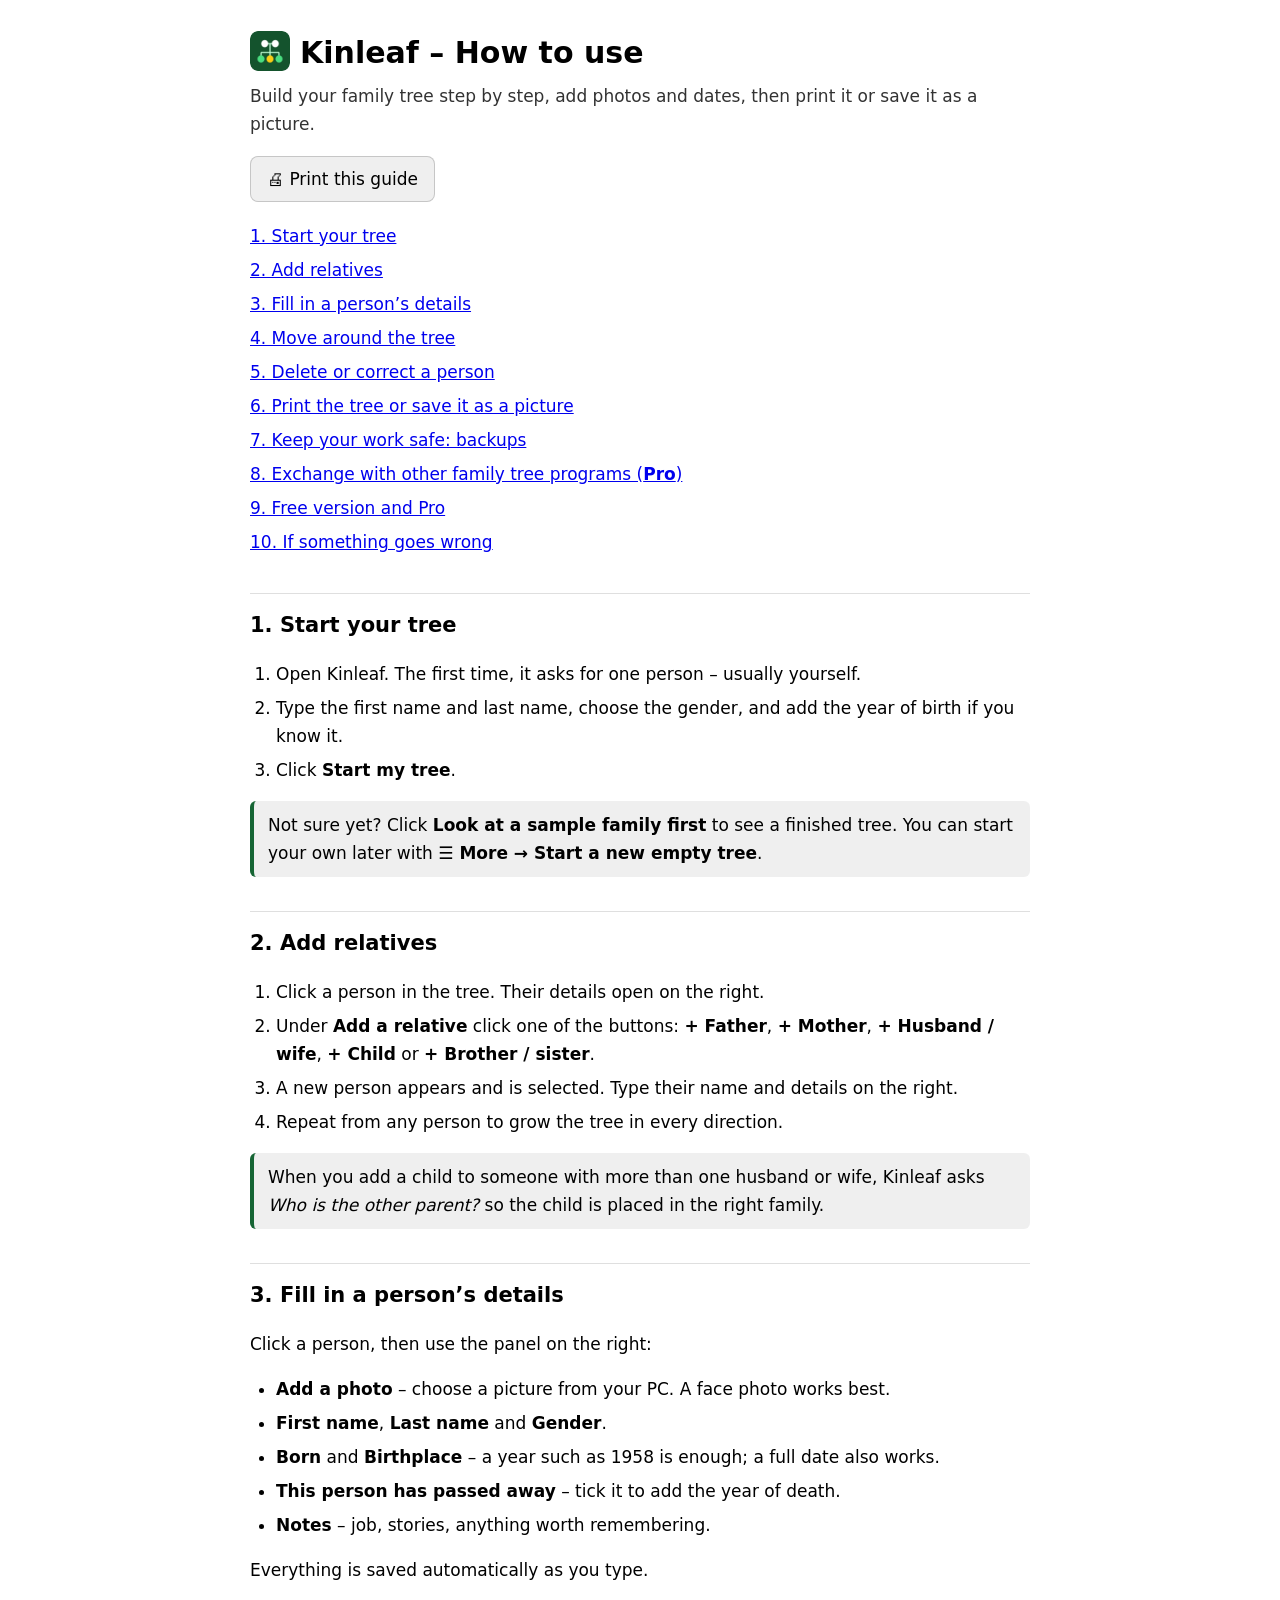
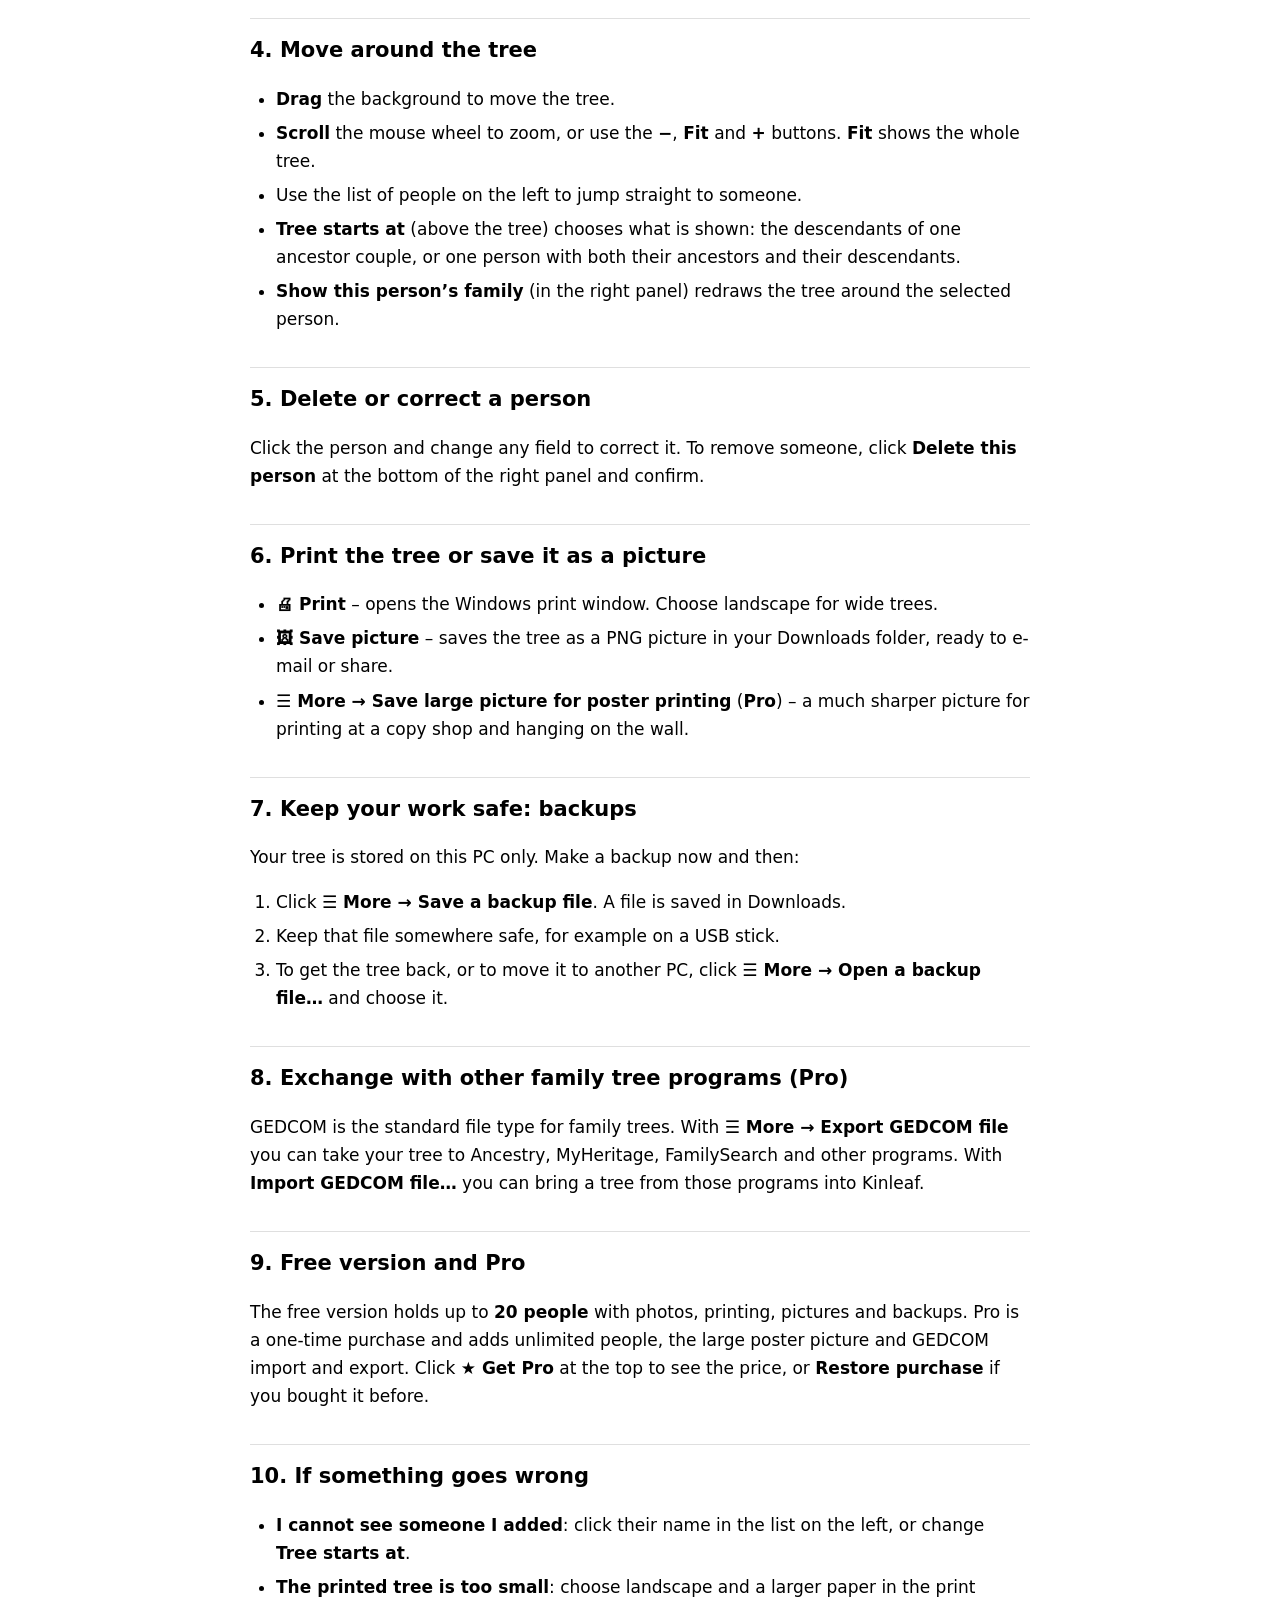
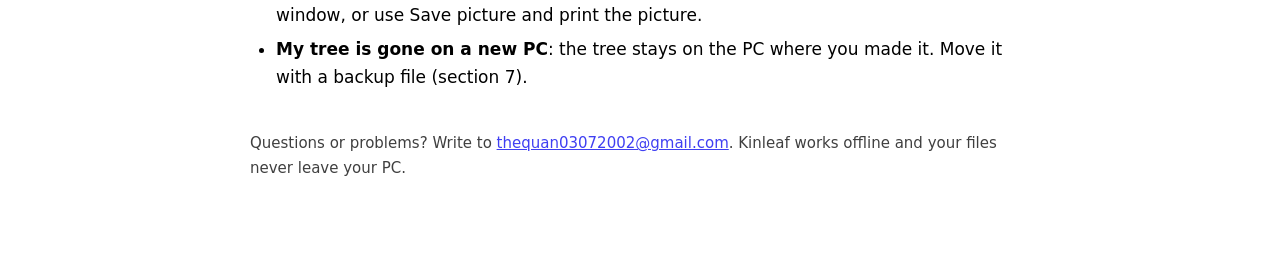
==== help.html @ 9bbe419a "Add how-to-use guide" ====
<!doctype html><html lang="en"><head><meta charset="utf-8"><meta name="viewport" content="width=device-width, initial-scale=1"><title>Kinleaf – How to use</title><link rel="icon" href="icon-192.png"><style>:root{--a:#166534;color-scheme:light dark}body{font:17px/1.65 "Segoe UI",system-ui,sans-serif;max-width:780px;margin:0 auto;padding:28px 20px 60px}h1{font-size:30px;margin:0 0 4px}h1 img{vertical-align:-8px;border-radius:8px;margin-right:10px}h2{font-size:21px;margin:34px 0 8px;padding-top:14px;border-top:1px solid #8884}.lead{opacity:.8;margin:0 0 18px}ol,ul{padding-left:26px}li{margin:6px 0}.tip{border-left:4px solid var(--a);background:#8882;padding:10px 14px;border-radius:6px;margin:12px 0}.toc a{display:block;padding:3px 0}kbd{border:1px solid #8886;border-bottom-width:2px;border-radius:5px;padding:1px 6px;font:14px "Segoe UI",sans-serif}.foot{margin-top:40px;opacity:.75;font-size:15px}button{font:inherit;padding:8px 16px;border-radius:8px;border:1px solid #8886;cursor:pointer}@media print{.noprint{display:none}}</style></head><body><h1><img src="icon-192.png" width="40" height="40" alt="">Kinleaf – How to use</h1><p class="lead">Build your family tree step by step, add photos and dates, then print it or save it as a picture.</p><p class="noprint"><button onclick="print()">🖨 Print this guide</button></p><div class="toc noprint"><a href="#s0">1. Start your tree</a><a href="#s1">2. Add relatives</a><a href="#s2">3. Fill in a person’s details</a><a href="#s3">4. Move around the tree</a><a href="#s4">5. Delete or correct a person</a><a href="#s5">6. Print the tree or save it as a picture</a><a href="#s6">7. Keep your work safe: backups</a><a href="#s7">8. Exchange with other family tree programs (<b>Pro</b>)</a><a href="#s8">9. Free version and Pro</a><a href="#s9">10. If something goes wrong</a></div><h2 id="s0">1. Start your tree</h2><ol><li>Open Kinleaf. The first time, it asks for one person – usually yourself.</li><li>Type the first name and last name, choose the gender, and add the year of birth if you know it.</li><li>Click <b>Start my tree</b>.</li></ol><p class="tip">Not sure yet? Click <b>Look at a sample family first</b> to see a finished tree. You can start your own later with <b>☰ More → Start a new empty tree</b>.</p><h2 id="s1">2. Add relatives</h2><ol><li>Click a person in the tree. Their details open on the right.</li><li>Under <b>Add a relative</b> click one of the buttons: <b>+ Father</b>, <b>+ Mother</b>, <b>+ Husband / wife</b>, <b>+ Child</b> or <b>+ Brother / sister</b>.</li><li>A new person appears and is selected. Type their name and details on the right.</li><li>Repeat from any person to grow the tree in every direction.</li></ol><p class="tip">When you add a child to someone with more than one husband or wife, Kinleaf asks <i>Who is the other parent?</i> so the child is placed in the right family.</p><h2 id="s2">3. Fill in a person’s details</h2><p>Click a person, then use the panel on the right:</p><ul><li><b>Add a photo</b> – choose a picture from your PC. A face photo works best.</li><li><b>First name</b>, <b>Last name</b> and <b>Gender</b>.</li><li><b>Born</b> and <b>Birthplace</b> – a year such as 1958 is enough; a full date also works.</li><li><b>This person has passed away</b> – tick it to add the year of death.</li><li><b>Notes</b> – job, stories, anything worth remembering.</li></ul><p>Everything is saved automatically as you type.</p><h2 id="s3">4. Move around the tree</h2><ul><li><b>Drag</b> the background to move the tree.</li><li><b>Scroll</b> the mouse wheel to zoom, or use the <b>−</b>, <b>Fit</b> and <b>+</b> buttons. <b>Fit</b> shows the whole tree.</li><li>Use the list of people on the left to jump straight to someone.</li><li><b>Tree starts at</b> (above the tree) chooses what is shown: the descendants of one ancestor couple, or one person with both their ancestors and their descendants.</li><li><b>Show this person’s family</b> (in the right panel) redraws the tree around the selected person.</li></ul><h2 id="s4">5. Delete or correct a person</h2><p>Click the person and change any field to correct it. To remove someone, click <b>Delete this person</b> at the bottom of the right panel and confirm.</p><h2 id="s5">6. Print the tree or save it as a picture</h2><ul><li><b>🖨 Print</b> – opens the Windows print window. Choose landscape for wide trees.</li><li><b>🖼 Save picture</b> – saves the tree as a PNG picture in your Downloads folder, ready to e-mail or share.</li><li><b>☰ More → Save large picture for poster printing</b> (<b>Pro</b>) – a much sharper picture for printing at a copy shop and hanging on the wall.</li></ul><h2 id="s6">7. Keep your work safe: backups</h2><p>Your tree is stored on this PC only. Make a backup now and then:</p><ol><li>Click <b>☰ More → Save a backup file</b>. A file is saved in Downloads.</li><li>Keep that file somewhere safe, for example on a USB stick.</li><li>To get the tree back, or to move it to another PC, click <b>☰ More → Open a backup file…</b> and choose it.</li></ol><h2 id="s7">8. Exchange with other family tree programs (<b>Pro</b>)</h2><p>GEDCOM is the standard file type for family trees. With <b>☰ More → Export GEDCOM file</b> you can take your tree to Ancestry, MyHeritage, FamilySearch and other programs. With <b>Import GEDCOM file…</b> you can bring a tree from those programs into Kinleaf.</p><h2 id="s8">9. Free version and Pro</h2><p>The free version holds up to <b>20 people</b> with photos, printing, pictures and backups. Pro is a one-time purchase and adds unlimited people, the large poster picture and GEDCOM import and export. Click <b>★ Get Pro</b> at the top to see the price, or <b>Restore purchase</b> if you bought it before.</p><h2 id="s9">10. If something goes wrong</h2><ul><li><b>I cannot see someone I added</b>: click their name in the list on the left, or change <b>Tree starts at</b>.</li><li><b>The printed tree is too small</b>: choose landscape and a larger paper in the print window, or use Save picture and print the picture.</li><li><b>My tree is gone on a new PC</b>: the tree stays on the PC where you made it. Move it with a backup file (section 7).</li></ul><p class="foot">Questions or problems? Write to <a href="mailto:thequan03072002@gmail.com">thequan03072002@gmail.com</a>. Kinleaf works offline and your files never leave your PC.</p></body></html>
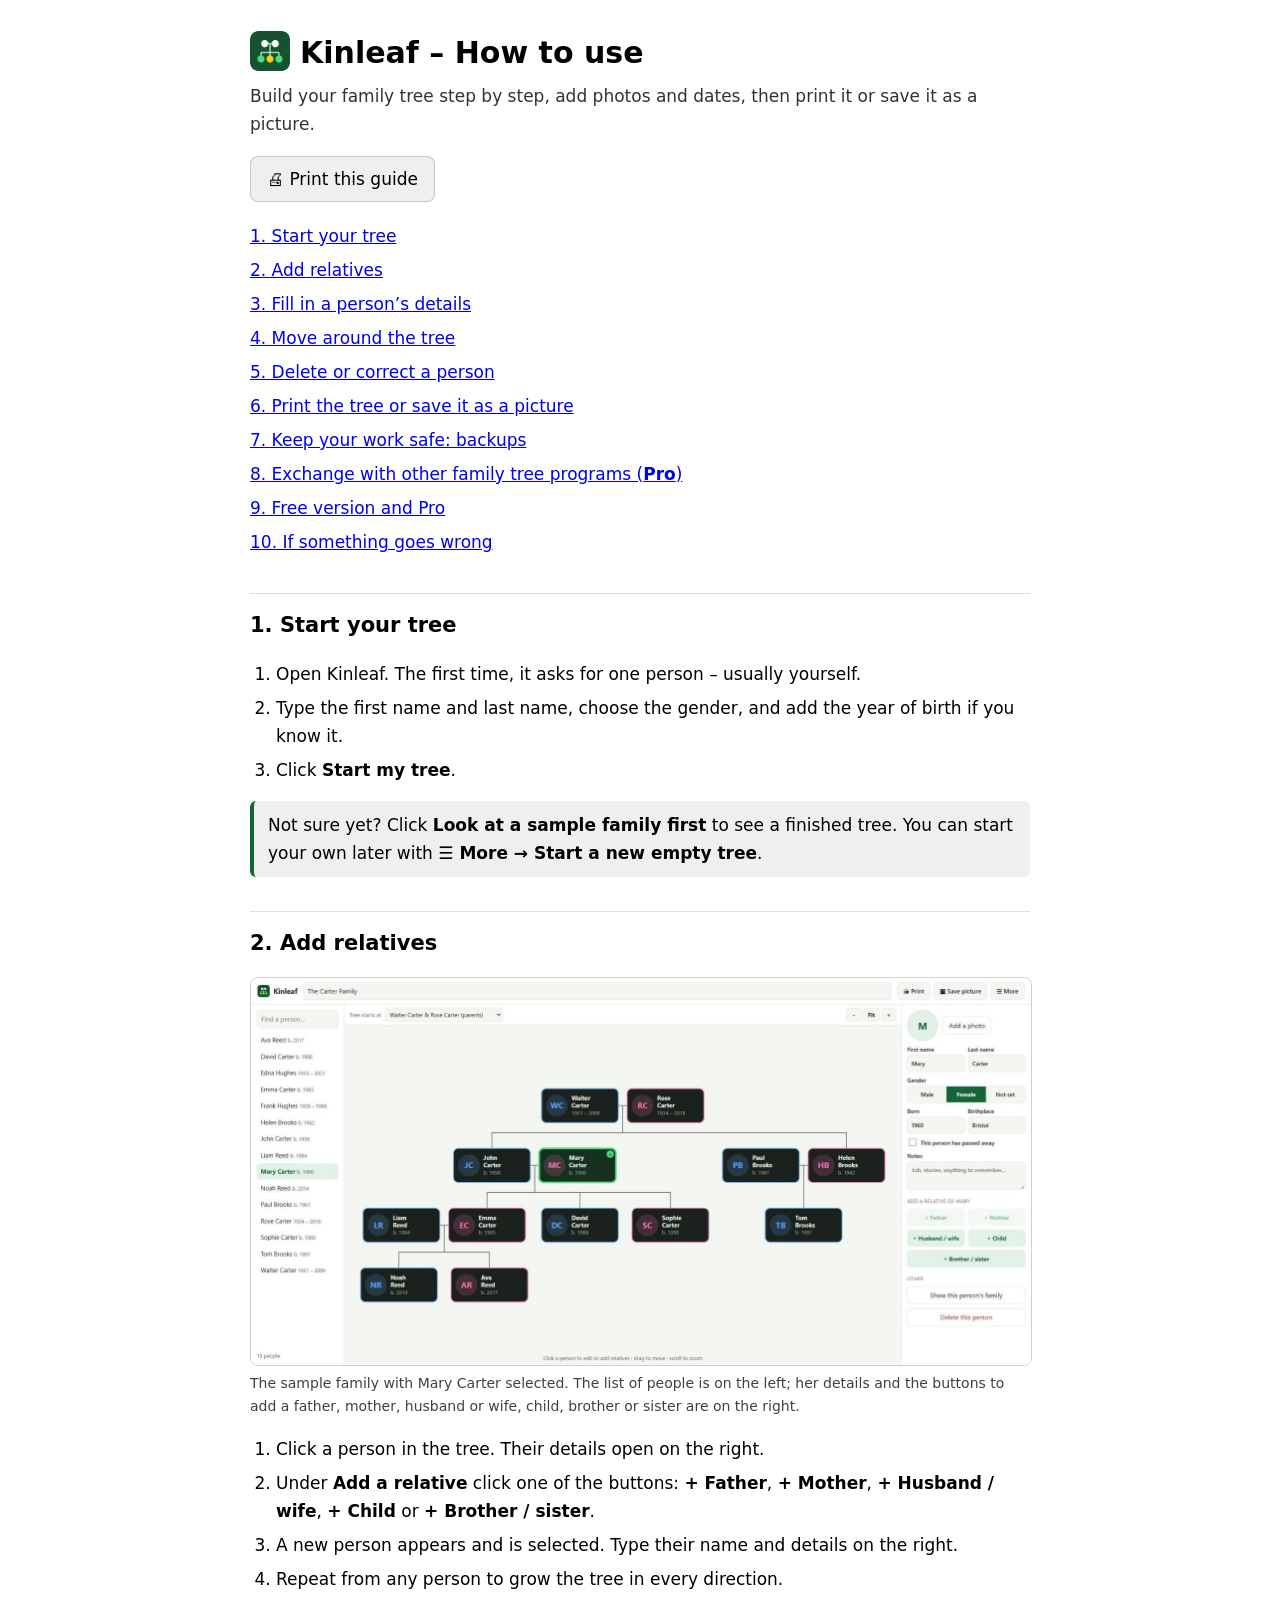
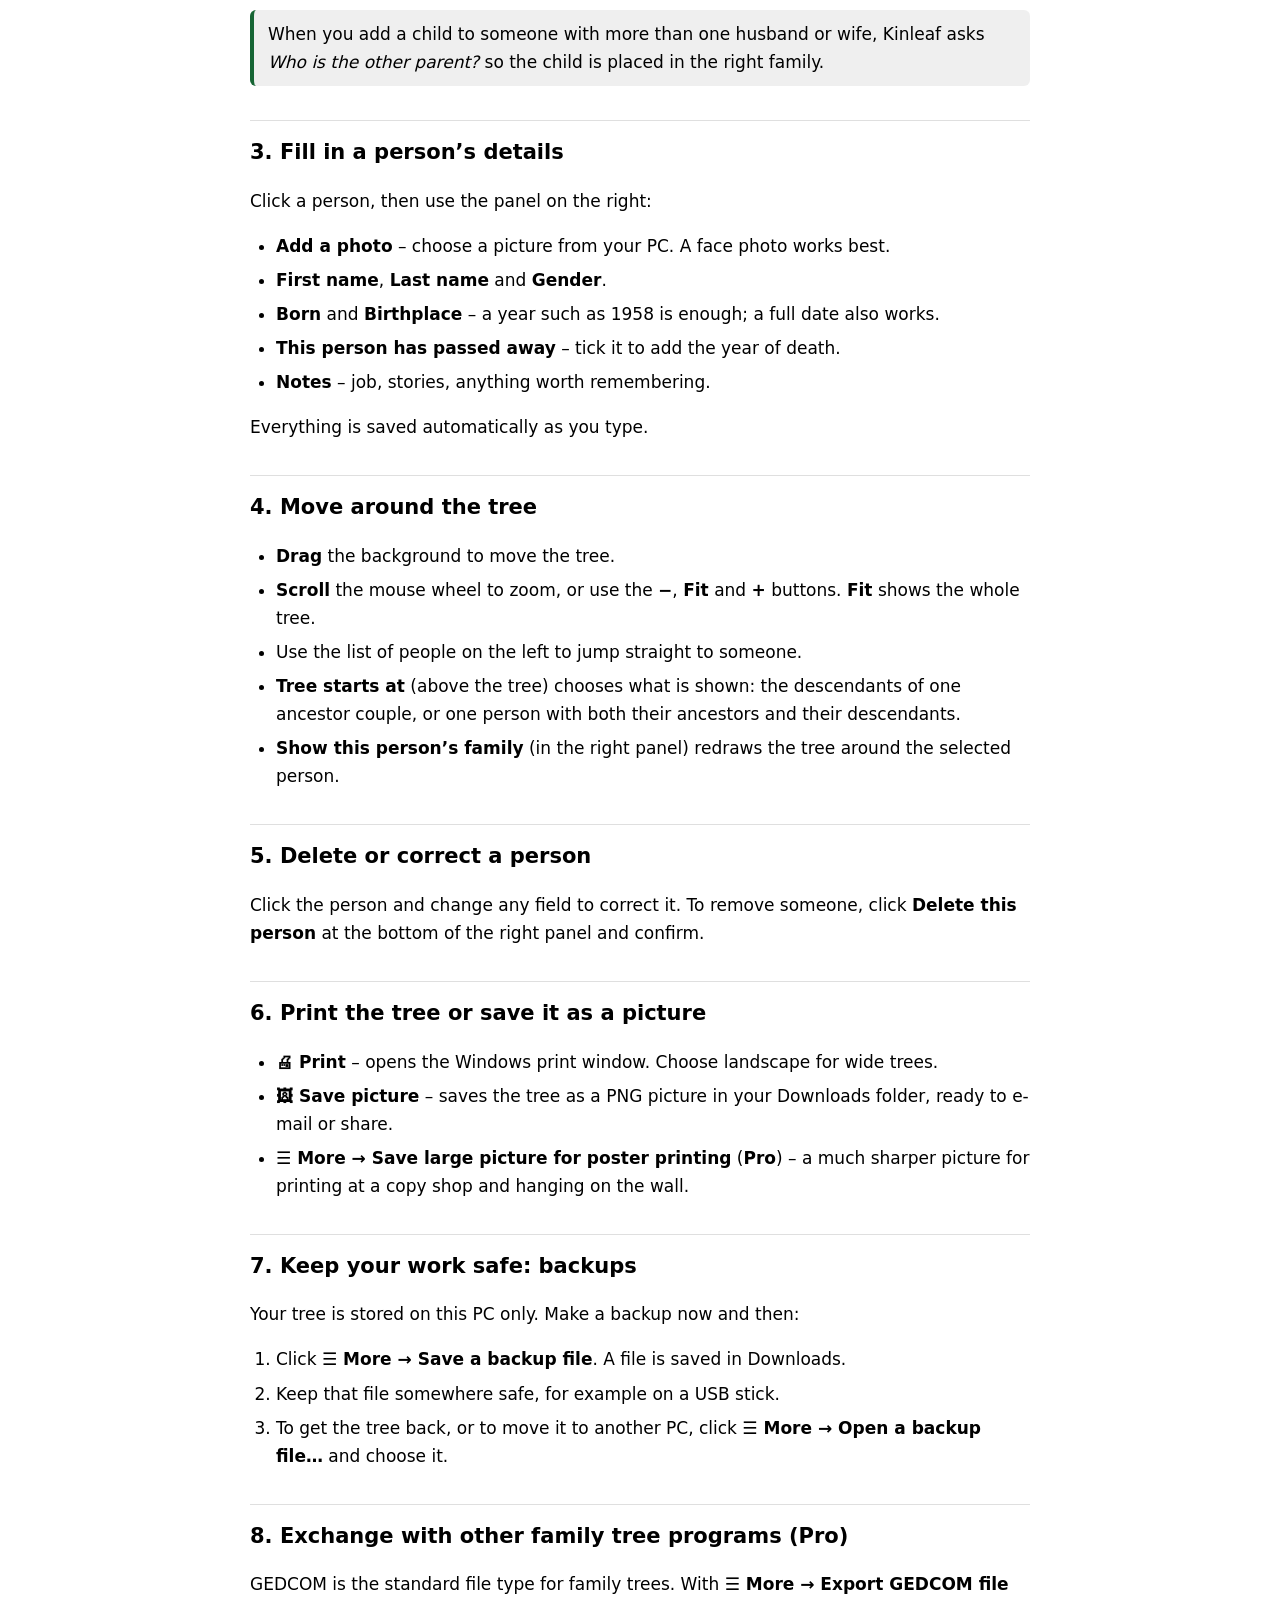
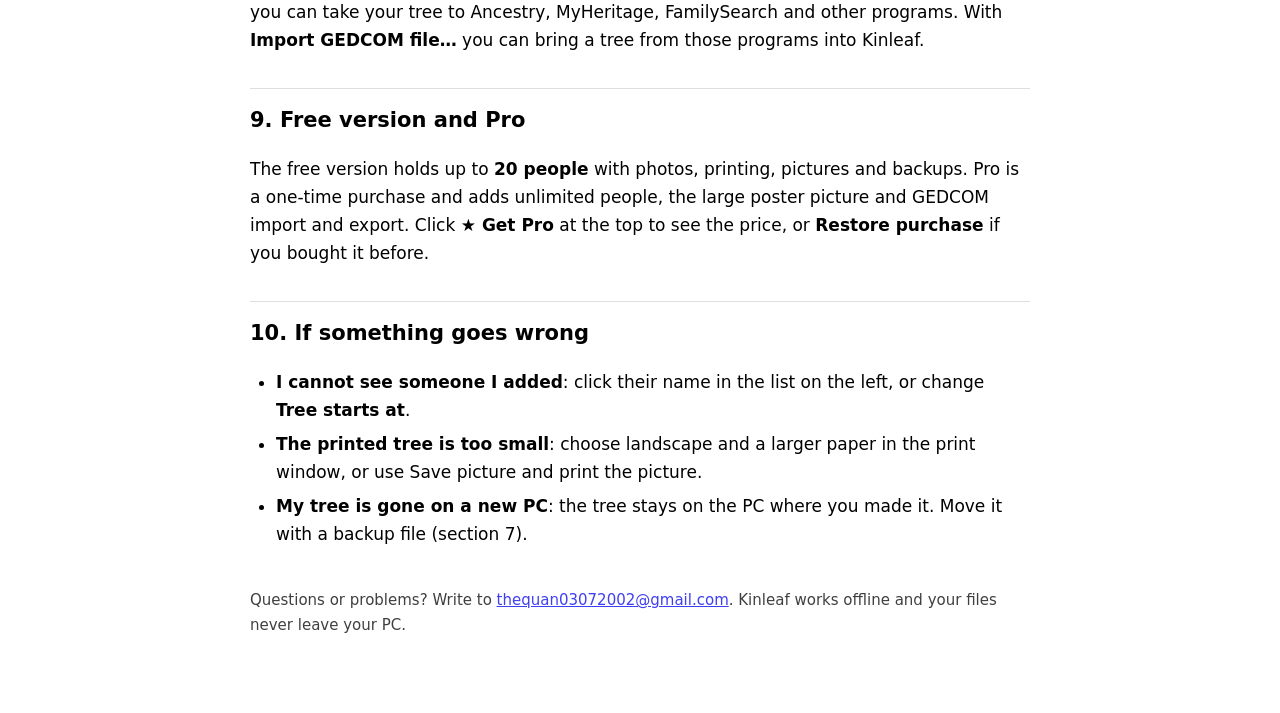
==== commit ba9f4ea6: "Add pictures to the guide" ====
--- a/help.html
+++ b/help.html
@@ -1 +1 @@
-<!doctype html><html lang="en"><head><meta charset="utf-8"><meta name="viewport" content="width=device-width, initial-scale=1"><title>Kinleaf – How to use</title><link rel="icon" href="icon-192.png"><style>:root{--a:#166534;color-scheme:light dark}body{font:17px/1.65 "Segoe UI",system-ui,sans-serif;max-width:780px;margin:0 auto;padding:28px 20px 60px}h1{font-size:30px;margin:0 0 4px}h1 img{vertical-align:-8px;border-radius:8px;margin-right:10px}h2{font-size:21px;margin:34px 0 8px;padding-top:14px;border-top:1px solid #8884}.lead{opacity:.8;margin:0 0 18px}ol,ul{padding-left:26px}li{margin:6px 0}.tip{border-left:4px solid var(--a);background:#8882;padding:10px 14px;border-radius:6px;margin:12px 0}.toc a{display:block;padding:3px 0}kbd{border:1px solid #8886;border-bottom-width:2px;border-radius:5px;padding:1px 6px;font:14px "Segoe UI",sans-serif}.foot{margin-top:40px;opacity:.75;font-size:15px}button{font:inherit;padding:8px 16px;border-radius:8px;border:1px solid #8886;cursor:pointer}@media print{.noprint{display:none}}</style></head><body><h1><img src="icon-192.png" width="40" height="40" alt="">Kinleaf – How to use</h1><p class="lead">Build your family tree step by step, add photos and dates, then print it or save it as a picture.</p><p class="noprint"><button onclick="print()">🖨 Print this guide</button></p><div class="toc noprint"><a href="#s0">1. Start your tree</a><a href="#s1">2. Add relatives</a><a href="#s2">3. Fill in a person’s details</a><a href="#s3">4. Move around the tree</a><a href="#s4">5. Delete or correct a person</a><a href="#s5">6. Print the tree or save it as a picture</a><a href="#s6">7. Keep your work safe: backups</a><a href="#s7">8. Exchange with other family tree programs (<b>Pro</b>)</a><a href="#s8">9. Free version and Pro</a><a href="#s9">10. If something goes wrong</a></div><h2 id="s0">1. Start your tree</h2><ol><li>Open Kinleaf. The first time, it asks for one person – usually yourself.</li><li>Type the first name and last name, choose the gender, and add the year of birth if you know it.</li><li>Click <b>Start my tree</b>.</li></ol><p class="tip">Not sure yet? Click <b>Look at a sample family first</b> to see a finished tree. You can start your own later with <b>☰ More → Start a new empty tree</b>.</p><h2 id="s1">2. Add relatives</h2><ol><li>Click a person in the tree. Their details open on the right.</li><li>Under <b>Add a relative</b> click one of the buttons: <b>+ Father</b>, <b>+ Mother</b>, <b>+ Husband / wife</b>, <b>+ Child</b> or <b>+ Brother / sister</b>.</li><li>A new person appears and is selected. Type their name and details on the right.</li><li>Repeat from any person to grow the tree in every direction.</li></ol><p class="tip">When you add a child to someone with more than one husband or wife, Kinleaf asks <i>Who is the other parent?</i> so the child is placed in the right family.</p><h2 id="s2">3. Fill in a person’s details</h2><p>Click a person, then use the panel on the right:</p><ul><li><b>Add a photo</b> – choose a picture from your PC. A face photo works best.</li><li><b>First name</b>, <b>Last name</b> and <b>Gender</b>.</li><li><b>Born</b> and <b>Birthplace</b> – a year such as 1958 is enough; a full date also works.</li><li><b>This person has passed away</b> – tick it to add the year of death.</li><li><b>Notes</b> – job, stories, anything worth remembering.</li></ul><p>Everything is saved automatically as you type.</p><h2 id="s3">4. Move around the tree</h2><ul><li><b>Drag</b> the background to move the tree.</li><li><b>Scroll</b> the mouse wheel to zoom, or use the <b>−</b>, <b>Fit</b> and <b>+</b> buttons. <b>Fit</b> shows the whole tree.</li><li>Use the list of people on the left to jump straight to someone.</li><li><b>Tree starts at</b> (above the tree) chooses what is shown: the descendants of one ancestor couple, or one person with both their ancestors and their descendants.</li><li><b>Show this person’s family</b> (in the right panel) redraws the tree around the selected person.</li></ul><h2 id="s4">5. Delete or correct a person</h2><p>Click the person and change any field to correct it. To remove someone, click <b>Delete this person</b> at the bottom of the right panel and confirm.</p><h2 id="s5">6. Print the tree or save it as a picture</h2><ul><li><b>🖨 Print</b> – opens the Windows print window. Choose landscape for wide trees.</li><li><b>🖼 Save picture</b> – saves the tree as a PNG picture in your Downloads folder, ready to e-mail or share.</li><li><b>☰ More → Save large picture for poster printing</b> (<b>Pro</b>) – a much sharper picture for printing at a copy shop and hanging on the wall.</li></ul><h2 id="s6">7. Keep your work safe: backups</h2><p>Your tree is stored on this PC only. Make a backup now and then:</p><ol><li>Click <b>☰ More → Save a backup file</b>. A file is saved in Downloads.</li><li>Keep that file somewhere safe, for example on a USB stick.</li><li>To get the tree back, or to move it to another PC, click <b>☰ More → Open a backup file…</b> and choose it.</li></ol><h2 id="s7">8. Exchange with other family tree programs (<b>Pro</b>)</h2><p>GEDCOM is the standard file type for family trees. With <b>☰ More → Export GEDCOM file</b> you can take your tree to Ancestry, MyHeritage, FamilySearch and other programs. With <b>Import GEDCOM file…</b> you can bring a tree from those programs into Kinleaf.</p><h2 id="s8">9. Free version and Pro</h2><p>The free version holds up to <b>20 people</b> with photos, printing, pictures and backups. Pro is a one-time purchase and adds unlimited people, the large poster picture and GEDCOM import and export. Click <b>★ Get Pro</b> at the top to see the price, or <b>Restore purchase</b> if you bought it before.</p><h2 id="s9">10. If something goes wrong</h2><ul><li><b>I cannot see someone I added</b>: click their name in the list on the left, or change <b>Tree starts at</b>.</li><li><b>The printed tree is too small</b>: choose landscape and a larger paper in the print window, or use Save picture and print the picture.</li><li><b>My tree is gone on a new PC</b>: the tree stays on the PC where you made it. Move it with a backup file (section 7).</li></ul><p class="foot">Questions or problems? Write to <a href="mailto:thequan03072002@gmail.com">thequan03072002@gmail.com</a>. Kinleaf works offline and your files never leave your PC.</p></body></html>+<!doctype html><html lang="en"><head><meta charset="utf-8"><meta name="viewport" content="width=device-width, initial-scale=1"><title>Kinleaf – How to use</title><link rel="icon" href="icon-192.png"><style>:root{--a:#166534;color-scheme:light dark}body{font:17px/1.65 "Segoe UI",system-ui,sans-serif;max-width:780px;margin:0 auto;padding:28px 20px 60px}h1{font-size:30px;margin:0 0 4px}h1 img{vertical-align:-8px;border-radius:8px;margin-right:10px}h2{font-size:21px;margin:34px 0 8px;padding-top:14px;border-top:1px solid #8884}.lead{opacity:.8;margin:0 0 18px}ol,ul{padding-left:26px}li{margin:6px 0}.tip{border-left:4px solid var(--a);background:#8882;padding:10px 14px;border-radius:6px;margin:12px 0}.toc a{display:block;padding:3px 0}kbd{border:1px solid #8886;border-bottom-width:2px;border-radius:5px;padding:1px 6px;font:14px "Segoe UI",sans-serif}.foot{margin-top:40px;opacity:.75;font-size:15px}button{font:inherit;padding:8px 16px;border-radius:8px;border:1px solid #8886;cursor:pointer}@media print{.noprint{display:none}}figure{margin:16px 0}figure img{display:block;max-width:100%;height:auto;border:1px solid #8886;border-radius:8px}figcaption{font-size:14px;opacity:.75;margin-top:6px}</style></head><body><h1><img src="icon-192.png" width="40" height="40" alt="">Kinleaf – How to use</h1><p class="lead">Build your family tree step by step, add photos and dates, then print it or save it as a picture.</p><p class="noprint"><button onclick="print()">🖨 Print this guide</button></p><div class="toc noprint"><a href="#s0">1. Start your tree</a><a href="#s1">2. Add relatives</a><a href="#s2">3. Fill in a person’s details</a><a href="#s3">4. Move around the tree</a><a href="#s4">5. Delete or correct a person</a><a href="#s5">6. Print the tree or save it as a picture</a><a href="#s6">7. Keep your work safe: backups</a><a href="#s7">8. Exchange with other family tree programs (<b>Pro</b>)</a><a href="#s8">9. Free version and Pro</a><a href="#s9">10. If something goes wrong</a></div><h2 id="s0">1. Start your tree</h2><ol><li>Open Kinleaf. The first time, it asks for one person – usually yourself.</li><li>Type the first name and last name, choose the gender, and add the year of birth if you know it.</li><li>Click <b>Start my tree</b>.</li></ol><p class="tip">Not sure yet? Click <b>Look at a sample family first</b> to see a finished tree. You can start your own later with <b>☰ More → Start a new empty tree</b>.</p><h2 id="s1">2. Add relatives</h2><figure><img src="help-1.jpg" alt="" loading="lazy"><figcaption>The sample family with Mary Carter selected. The list of people is on the left; her details and the buttons to add a father, mother, husband or wife, child, brother or sister are on the right.</figcaption></figure><ol><li>Click a person in the tree. Their details open on the right.</li><li>Under <b>Add a relative</b> click one of the buttons: <b>+ Father</b>, <b>+ Mother</b>, <b>+ Husband / wife</b>, <b>+ Child</b> or <b>+ Brother / sister</b>.</li><li>A new person appears and is selected. Type their name and details on the right.</li><li>Repeat from any person to grow the tree in every direction.</li></ol><p class="tip">When you add a child to someone with more than one husband or wife, Kinleaf asks <i>Who is the other parent?</i> so the child is placed in the right family.</p><h2 id="s2">3. Fill in a person’s details</h2><p>Click a person, then use the panel on the right:</p><ul><li><b>Add a photo</b> – choose a picture from your PC. A face photo works best.</li><li><b>First name</b>, <b>Last name</b> and <b>Gender</b>.</li><li><b>Born</b> and <b>Birthplace</b> – a year such as 1958 is enough; a full date also works.</li><li><b>This person has passed away</b> – tick it to add the year of death.</li><li><b>Notes</b> – job, stories, anything worth remembering.</li></ul><p>Everything is saved automatically as you type.</p><h2 id="s3">4. Move around the tree</h2><ul><li><b>Drag</b> the background to move the tree.</li><li><b>Scroll</b> the mouse wheel to zoom, or use the <b>−</b>, <b>Fit</b> and <b>+</b> buttons. <b>Fit</b> shows the whole tree.</li><li>Use the list of people on the left to jump straight to someone.</li><li><b>Tree starts at</b> (above the tree) chooses what is shown: the descendants of one ancestor couple, or one person with both their ancestors and their descendants.</li><li><b>Show this person’s family</b> (in the right panel) redraws the tree around the selected person.</li></ul><h2 id="s4">5. Delete or correct a person</h2><p>Click the person and change any field to correct it. To remove someone, click <b>Delete this person</b> at the bottom of the right panel and confirm.</p><h2 id="s5">6. Print the tree or save it as a picture</h2><ul><li><b>🖨 Print</b> – opens the Windows print window. Choose landscape for wide trees.</li><li><b>🖼 Save picture</b> – saves the tree as a PNG picture in your Downloads folder, ready to e-mail or share.</li><li><b>☰ More → Save large picture for poster printing</b> (<b>Pro</b>) – a much sharper picture for printing at a copy shop and hanging on the wall.</li></ul><h2 id="s6">7. Keep your work safe: backups</h2><p>Your tree is stored on this PC only. Make a backup now and then:</p><ol><li>Click <b>☰ More → Save a backup file</b>. A file is saved in Downloads.</li><li>Keep that file somewhere safe, for example on a USB stick.</li><li>To get the tree back, or to move it to another PC, click <b>☰ More → Open a backup file…</b> and choose it.</li></ol><h2 id="s7">8. Exchange with other family tree programs (<b>Pro</b>)</h2><p>GEDCOM is the standard file type for family trees. With <b>☰ More → Export GEDCOM file</b> you can take your tree to Ancestry, MyHeritage, FamilySearch and other programs. With <b>Import GEDCOM file…</b> you can bring a tree from those programs into Kinleaf.</p><h2 id="s8">9. Free version and Pro</h2><p>The free version holds up to <b>20 people</b> with photos, printing, pictures and backups. Pro is a one-time purchase and adds unlimited people, the large poster picture and GEDCOM import and export. Click <b>★ Get Pro</b> at the top to see the price, or <b>Restore purchase</b> if you bought it before.</p><h2 id="s9">10. If something goes wrong</h2><ul><li><b>I cannot see someone I added</b>: click their name in the list on the left, or change <b>Tree starts at</b>.</li><li><b>The printed tree is too small</b>: choose landscape and a larger paper in the print window, or use Save picture and print the picture.</li><li><b>My tree is gone on a new PC</b>: the tree stays on the PC where you made it. Move it with a backup file (section 7).</li></ul><p class="foot">Questions or problems? Write to <a href="mailto:thequan03072002@gmail.com">thequan03072002@gmail.com</a>. Kinleaf works offline and your files never leave your PC.</p></body></html>
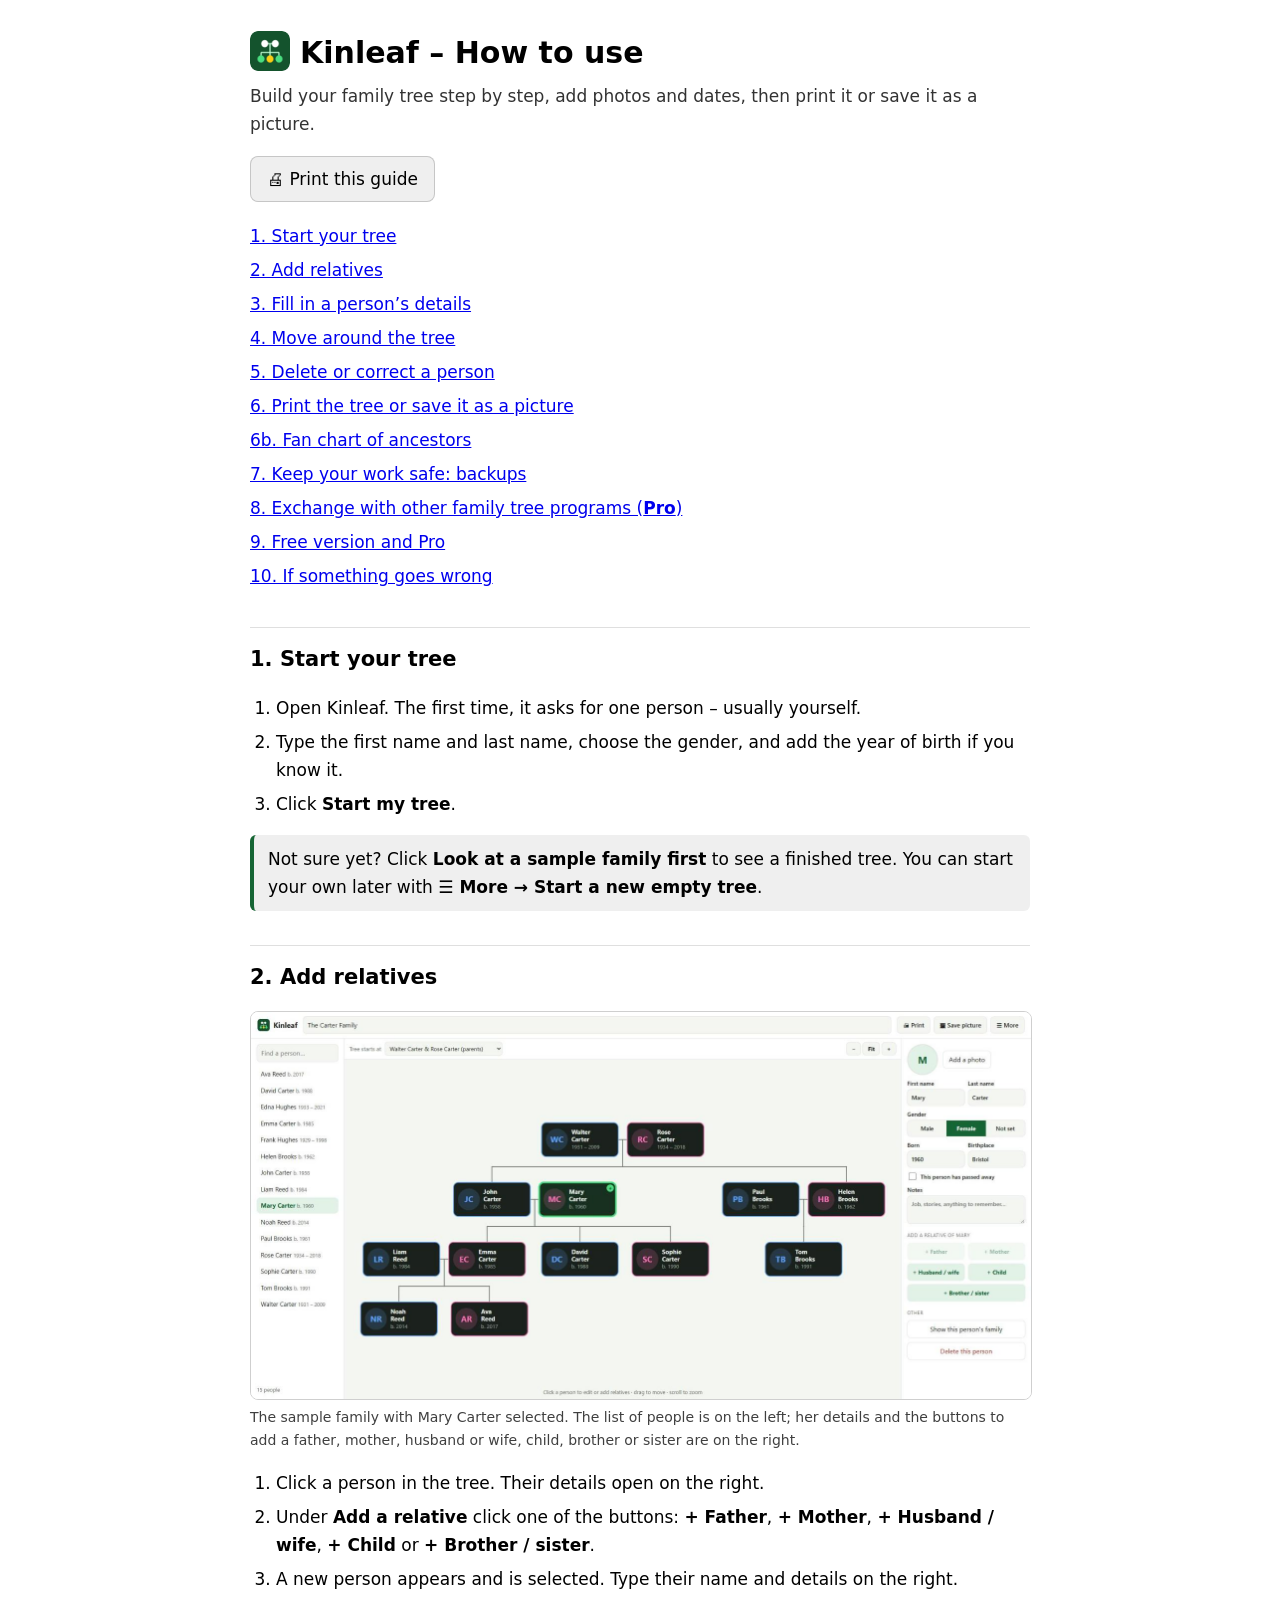
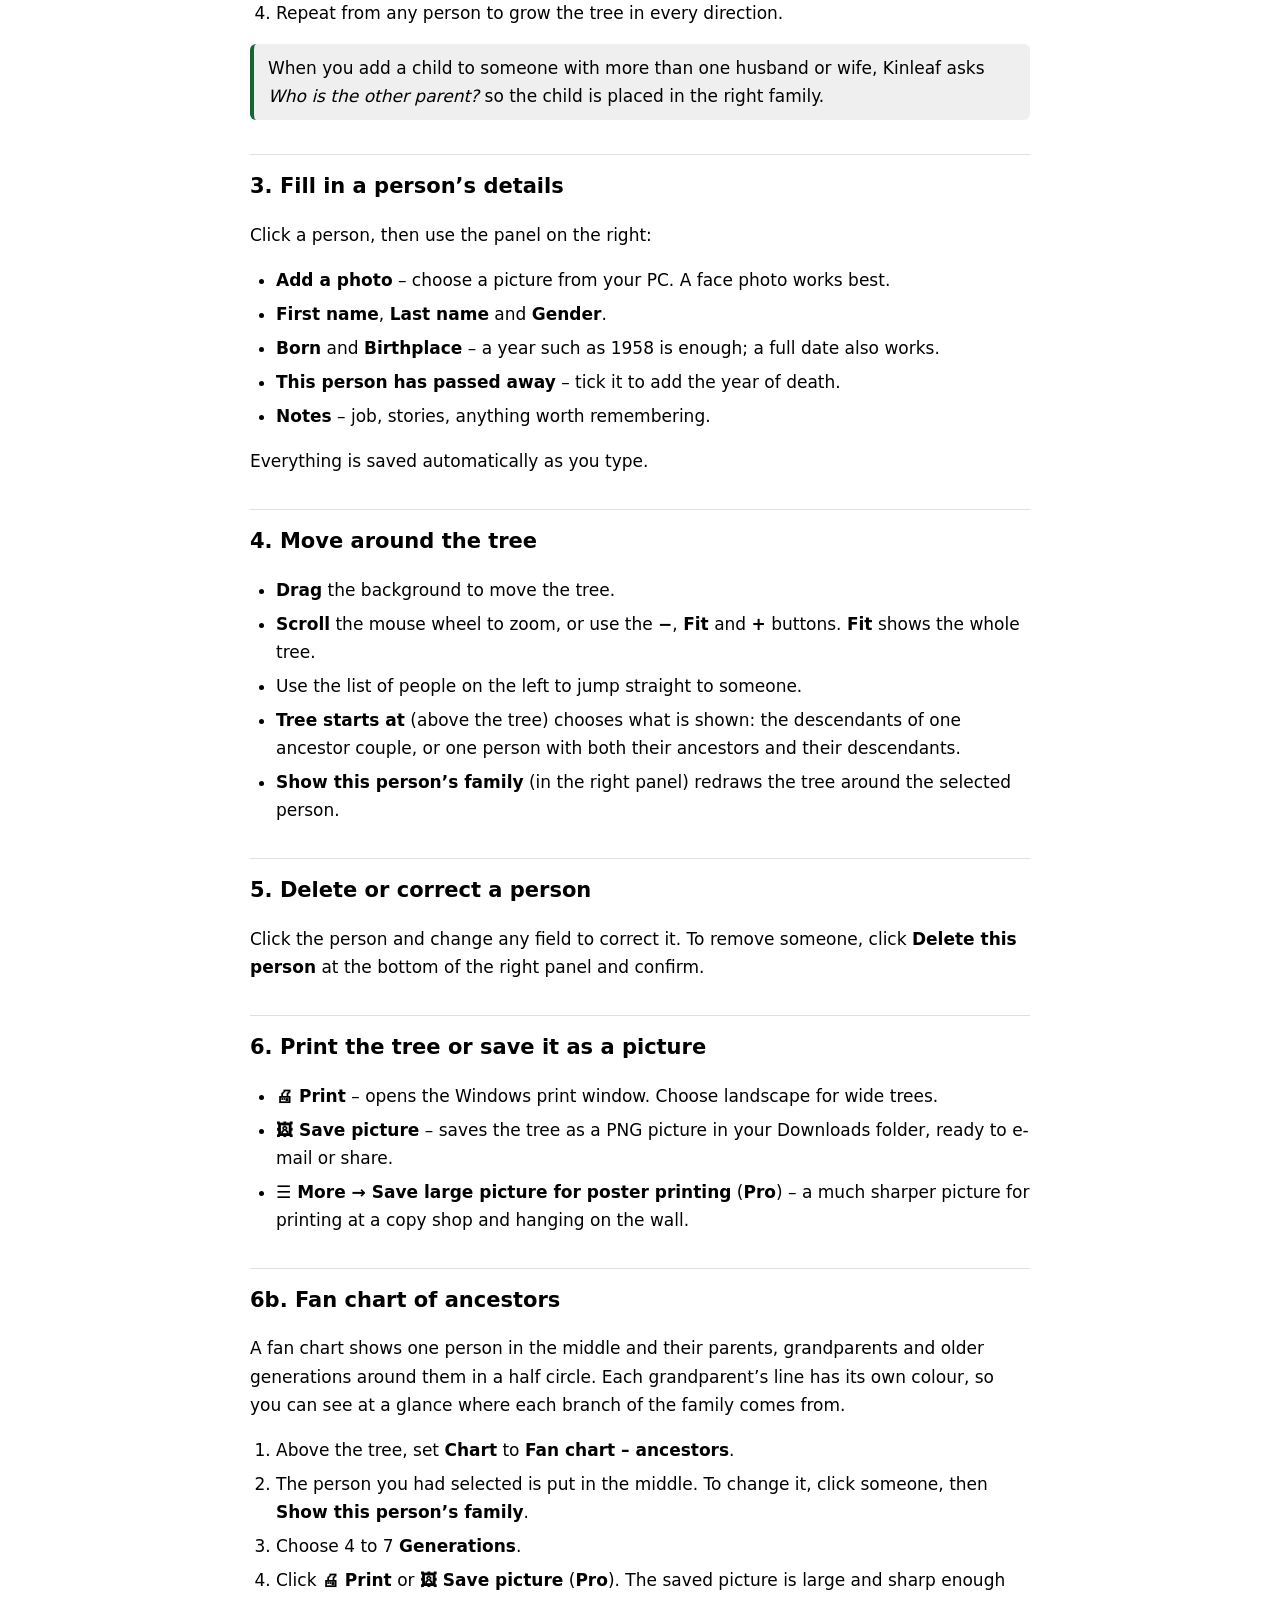
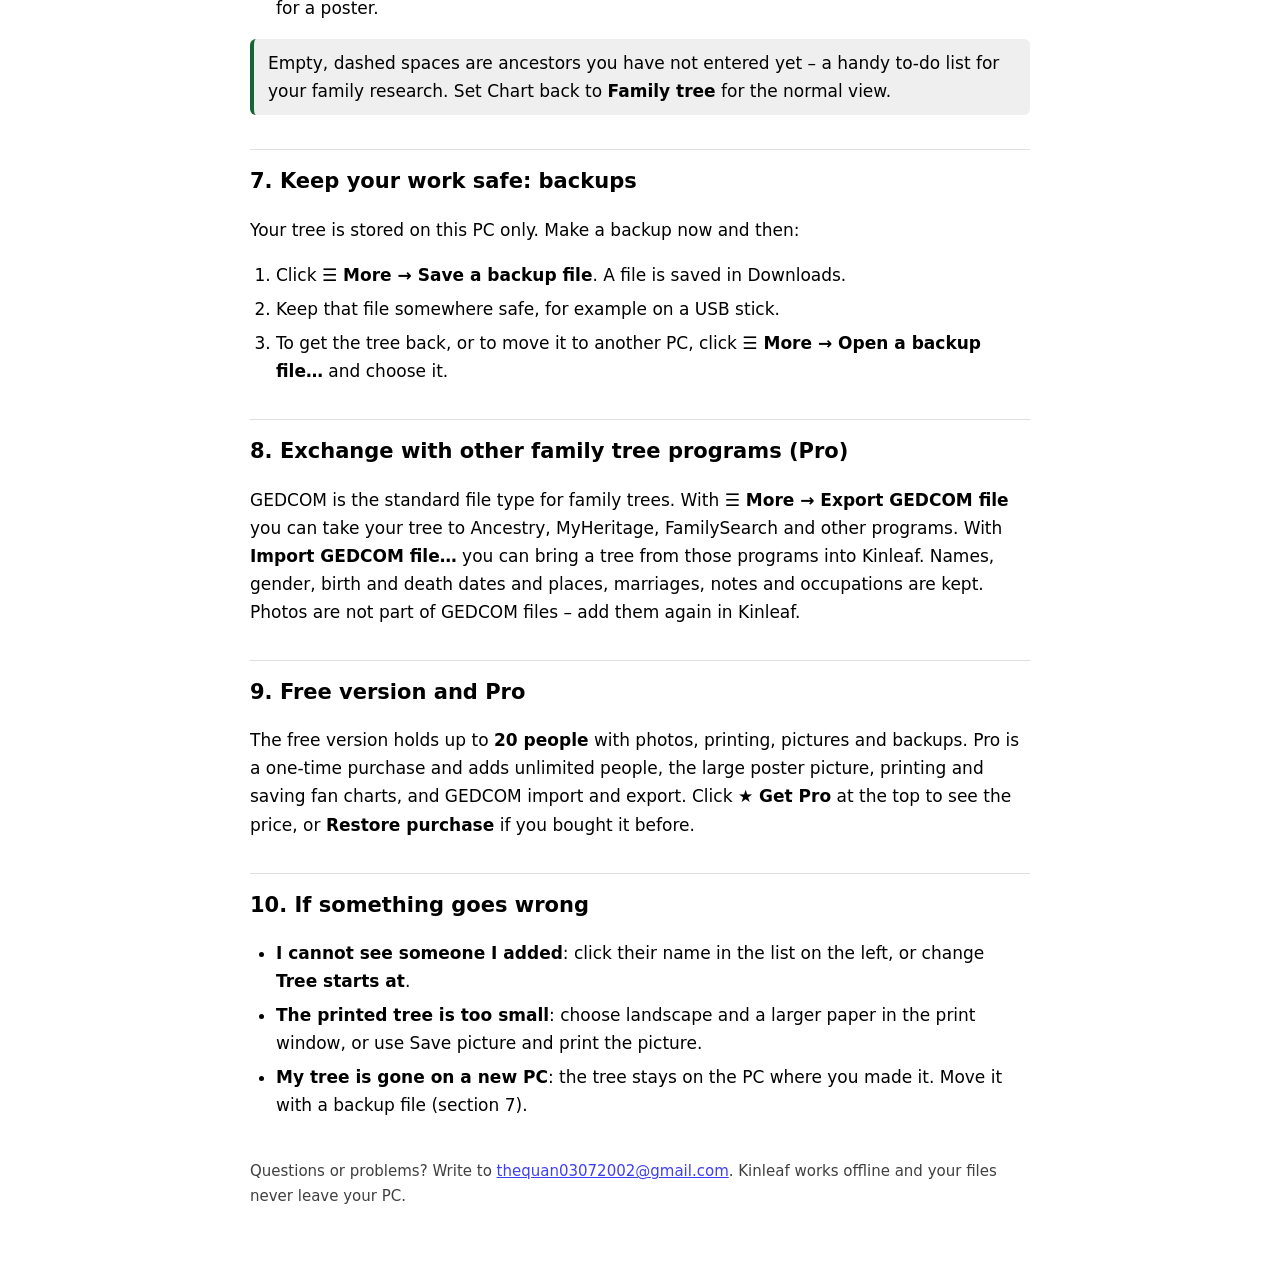
==== commit 7cb927df: "Fan chart of ancestors, better GEDCOM import/export, place of death" ====
--- a/help.html
+++ b/help.html
@@ -1 +1 @@
-<!doctype html><html lang="en"><head><meta charset="utf-8"><meta name="viewport" content="width=device-width, initial-scale=1"><title>Kinleaf – How to use</title><link rel="icon" href="icon-192.png"><style>:root{--a:#166534;color-scheme:light dark}body{font:17px/1.65 "Segoe UI",system-ui,sans-serif;max-width:780px;margin:0 auto;padding:28px 20px 60px}h1{font-size:30px;margin:0 0 4px}h1 img{vertical-align:-8px;border-radius:8px;margin-right:10px}h2{font-size:21px;margin:34px 0 8px;padding-top:14px;border-top:1px solid #8884}.lead{opacity:.8;margin:0 0 18px}ol,ul{padding-left:26px}li{margin:6px 0}.tip{border-left:4px solid var(--a);background:#8882;padding:10px 14px;border-radius:6px;margin:12px 0}.toc a{display:block;padding:3px 0}kbd{border:1px solid #8886;border-bottom-width:2px;border-radius:5px;padding:1px 6px;font:14px "Segoe UI",sans-serif}.foot{margin-top:40px;opacity:.75;font-size:15px}button{font:inherit;padding:8px 16px;border-radius:8px;border:1px solid #8886;cursor:pointer}@media print{.noprint{display:none}}figure{margin:16px 0}figure img{display:block;max-width:100%;height:auto;border:1px solid #8886;border-radius:8px}figcaption{font-size:14px;opacity:.75;margin-top:6px}</style></head><body><h1><img src="icon-192.png" width="40" height="40" alt="">Kinleaf – How to use</h1><p class="lead">Build your family tree step by step, add photos and dates, then print it or save it as a picture.</p><p class="noprint"><button onclick="print()">🖨 Print this guide</button></p><div class="toc noprint"><a href="#s0">1. Start your tree</a><a href="#s1">2. Add relatives</a><a href="#s2">3. Fill in a person’s details</a><a href="#s3">4. Move around the tree</a><a href="#s4">5. Delete or correct a person</a><a href="#s5">6. Print the tree or save it as a picture</a><a href="#s6">7. Keep your work safe: backups</a><a href="#s7">8. Exchange with other family tree programs (<b>Pro</b>)</a><a href="#s8">9. Free version and Pro</a><a href="#s9">10. If something goes wrong</a></div><h2 id="s0">1. Start your tree</h2><ol><li>Open Kinleaf. The first time, it asks for one person – usually yourself.</li><li>Type the first name and last name, choose the gender, and add the year of birth if you know it.</li><li>Click <b>Start my tree</b>.</li></ol><p class="tip">Not sure yet? Click <b>Look at a sample family first</b> to see a finished tree. You can start your own later with <b>☰ More → Start a new empty tree</b>.</p><h2 id="s1">2. Add relatives</h2><figure><img src="help-1.jpg" alt="" loading="lazy"><figcaption>The sample family with Mary Carter selected. The list of people is on the left; her details and the buttons to add a father, mother, husband or wife, child, brother or sister are on the right.</figcaption></figure><ol><li>Click a person in the tree. Their details open on the right.</li><li>Under <b>Add a relative</b> click one of the buttons: <b>+ Father</b>, <b>+ Mother</b>, <b>+ Husband / wife</b>, <b>+ Child</b> or <b>+ Brother / sister</b>.</li><li>A new person appears and is selected. Type their name and details on the right.</li><li>Repeat from any person to grow the tree in every direction.</li></ol><p class="tip">When you add a child to someone with more than one husband or wife, Kinleaf asks <i>Who is the other parent?</i> so the child is placed in the right family.</p><h2 id="s2">3. Fill in a person’s details</h2><p>Click a person, then use the panel on the right:</p><ul><li><b>Add a photo</b> – choose a picture from your PC. A face photo works best.</li><li><b>First name</b>, <b>Last name</b> and <b>Gender</b>.</li><li><b>Born</b> and <b>Birthplace</b> – a year such as 1958 is enough; a full date also works.</li><li><b>This person has passed away</b> – tick it to add the year of death.</li><li><b>Notes</b> – job, stories, anything worth remembering.</li></ul><p>Everything is saved automatically as you type.</p><h2 id="s3">4. Move around the tree</h2><ul><li><b>Drag</b> the background to move the tree.</li><li><b>Scroll</b> the mouse wheel to zoom, or use the <b>−</b>, <b>Fit</b> and <b>+</b> buttons. <b>Fit</b> shows the whole tree.</li><li>Use the list of people on the left to jump straight to someone.</li><li><b>Tree starts at</b> (above the tree) chooses what is shown: the descendants of one ancestor couple, or one person with both their ancestors and their descendants.</li><li><b>Show this person’s family</b> (in the right panel) redraws the tree around the selected person.</li></ul><h2 id="s4">5. Delete or correct a person</h2><p>Click the person and change any field to correct it. To remove someone, click <b>Delete this person</b> at the bottom of the right panel and confirm.</p><h2 id="s5">6. Print the tree or save it as a picture</h2><ul><li><b>🖨 Print</b> – opens the Windows print window. Choose landscape for wide trees.</li><li><b>🖼 Save picture</b> – saves the tree as a PNG picture in your Downloads folder, ready to e-mail or share.</li><li><b>☰ More → Save large picture for poster printing</b> (<b>Pro</b>) – a much sharper picture for printing at a copy shop and hanging on the wall.</li></ul><h2 id="s6">7. Keep your work safe: backups</h2><p>Your tree is stored on this PC only. Make a backup now and then:</p><ol><li>Click <b>☰ More → Save a backup file</b>. A file is saved in Downloads.</li><li>Keep that file somewhere safe, for example on a USB stick.</li><li>To get the tree back, or to move it to another PC, click <b>☰ More → Open a backup file…</b> and choose it.</li></ol><h2 id="s7">8. Exchange with other family tree programs (<b>Pro</b>)</h2><p>GEDCOM is the standard file type for family trees. With <b>☰ More → Export GEDCOM file</b> you can take your tree to Ancestry, MyHeritage, FamilySearch and other programs. With <b>Import GEDCOM file…</b> you can bring a tree from those programs into Kinleaf.</p><h2 id="s8">9. Free version and Pro</h2><p>The free version holds up to <b>20 people</b> with photos, printing, pictures and backups. Pro is a one-time purchase and adds unlimited people, the large poster picture and GEDCOM import and export. Click <b>★ Get Pro</b> at the top to see the price, or <b>Restore purchase</b> if you bought it before.</p><h2 id="s9">10. If something goes wrong</h2><ul><li><b>I cannot see someone I added</b>: click their name in the list on the left, or change <b>Tree starts at</b>.</li><li><b>The printed tree is too small</b>: choose landscape and a larger paper in the print window, or use Save picture and print the picture.</li><li><b>My tree is gone on a new PC</b>: the tree stays on the PC where you made it. Move it with a backup file (section 7).</li></ul><p class="foot">Questions or problems? Write to <a href="mailto:thequan03072002@gmail.com">thequan03072002@gmail.com</a>. Kinleaf works offline and your files never leave your PC.</p></body></html>+<!doctype html><html lang="en"><head><meta charset="utf-8"><meta name="viewport" content="width=device-width, initial-scale=1"><title>Kinleaf – How to use</title><link rel="icon" href="icon-192.png"><style>:root{--a:#166534;color-scheme:light dark}body{font:17px/1.65 "Segoe UI",system-ui,sans-serif;max-width:780px;margin:0 auto;padding:28px 20px 60px}h1{font-size:30px;margin:0 0 4px}h1 img{vertical-align:-8px;border-radius:8px;margin-right:10px}h2{font-size:21px;margin:34px 0 8px;padding-top:14px;border-top:1px solid #8884}.lead{opacity:.8;margin:0 0 18px}ol,ul{padding-left:26px}li{margin:6px 0}.tip{border-left:4px solid var(--a);background:#8882;padding:10px 14px;border-radius:6px;margin:12px 0}.toc a{display:block;padding:3px 0}kbd{border:1px solid #8886;border-bottom-width:2px;border-radius:5px;padding:1px 6px;font:14px "Segoe UI",sans-serif}.foot{margin-top:40px;opacity:.75;font-size:15px}button{font:inherit;padding:8px 16px;border-radius:8px;border:1px solid #8886;cursor:pointer}@media print{.noprint{display:none}}figure{margin:16px 0}figure img{display:block;max-width:100%;height:auto;border:1px solid #8886;border-radius:8px}figcaption{font-size:14px;opacity:.75;margin-top:6px}</style></head><body><h1><img src="icon-192.png" width="40" height="40" alt="">Kinleaf – How to use</h1><p class="lead">Build your family tree step by step, add photos and dates, then print it or save it as a picture.</p><p class="noprint"><button onclick="print()">🖨 Print this guide</button></p><div class="toc noprint"><a href="#s0">1. Start your tree</a><a href="#s1">2. Add relatives</a><a href="#s2">3. Fill in a person’s details</a><a href="#s3">4. Move around the tree</a><a href="#s4">5. Delete or correct a person</a><a href="#s5">6. Print the tree or save it as a picture</a><a href="#s5b">6b. Fan chart of ancestors</a><a href="#s6">7. Keep your work safe: backups</a><a href="#s7">8. Exchange with other family tree programs (<b>Pro</b>)</a><a href="#s8">9. Free version and Pro</a><a href="#s9">10. If something goes wrong</a></div><h2 id="s0">1. Start your tree</h2><ol><li>Open Kinleaf. The first time, it asks for one person – usually yourself.</li><li>Type the first name and last name, choose the gender, and add the year of birth if you know it.</li><li>Click <b>Start my tree</b>.</li></ol><p class="tip">Not sure yet? Click <b>Look at a sample family first</b> to see a finished tree. You can start your own later with <b>☰ More → Start a new empty tree</b>.</p><h2 id="s1">2. Add relatives</h2><figure><img src="help-1.jpg" alt="" loading="lazy"><figcaption>The sample family with Mary Carter selected. The list of people is on the left; her details and the buttons to add a father, mother, husband or wife, child, brother or sister are on the right.</figcaption></figure><ol><li>Click a person in the tree. Their details open on the right.</li><li>Under <b>Add a relative</b> click one of the buttons: <b>+ Father</b>, <b>+ Mother</b>, <b>+ Husband / wife</b>, <b>+ Child</b> or <b>+ Brother / sister</b>.</li><li>A new person appears and is selected. Type their name and details on the right.</li><li>Repeat from any person to grow the tree in every direction.</li></ol><p class="tip">When you add a child to someone with more than one husband or wife, Kinleaf asks <i>Who is the other parent?</i> so the child is placed in the right family.</p><h2 id="s2">3. Fill in a person’s details</h2><p>Click a person, then use the panel on the right:</p><ul><li><b>Add a photo</b> – choose a picture from your PC. A face photo works best.</li><li><b>First name</b>, <b>Last name</b> and <b>Gender</b>.</li><li><b>Born</b> and <b>Birthplace</b> – a year such as 1958 is enough; a full date also works.</li><li><b>This person has passed away</b> – tick it to add the year of death.</li><li><b>Notes</b> – job, stories, anything worth remembering.</li></ul><p>Everything is saved automatically as you type.</p><h2 id="s3">4. Move around the tree</h2><ul><li><b>Drag</b> the background to move the tree.</li><li><b>Scroll</b> the mouse wheel to zoom, or use the <b>−</b>, <b>Fit</b> and <b>+</b> buttons. <b>Fit</b> shows the whole tree.</li><li>Use the list of people on the left to jump straight to someone.</li><li><b>Tree starts at</b> (above the tree) chooses what is shown: the descendants of one ancestor couple, or one person with both their ancestors and their descendants.</li><li><b>Show this person’s family</b> (in the right panel) redraws the tree around the selected person.</li></ul><h2 id="s4">5. Delete or correct a person</h2><p>Click the person and change any field to correct it. To remove someone, click <b>Delete this person</b> at the bottom of the right panel and confirm.</p><h2 id="s5">6. Print the tree or save it as a picture</h2><ul><li><b>🖨 Print</b> – opens the Windows print window. Choose landscape for wide trees.</li><li><b>🖼 Save picture</b> – saves the tree as a PNG picture in your Downloads folder, ready to e-mail or share.</li><li><b>☰ More → Save large picture for poster printing</b> (<b>Pro</b>) – a much sharper picture for printing at a copy shop and hanging on the wall.</li></ul><h2 id="s5b">6b. Fan chart of ancestors</h2><p>A fan chart shows one person in the middle and their parents, grandparents and older generations around them in a half circle. Each grandparent’s line has its own colour, so you can see at a glance where each branch of the family comes from.</p><ol><li>Above the tree, set <b>Chart</b> to <b>Fan chart – ancestors</b>.</li><li>The person you had selected is put in the middle. To change it, click someone, then <b>Show this person’s family</b>.</li><li>Choose 4 to 7 <b>Generations</b>.</li><li>Click <b>🖨 Print</b> or <b>🖼 Save picture</b> (<b>Pro</b>). The saved picture is large and sharp enough for a poster.</li></ol><p class="tip">Empty, dashed spaces are ancestors you have not entered yet – a handy to-do list for your family research. Set Chart back to <b>Family tree</b> for the normal view.</p><h2 id="s6">7. Keep your work safe: backups</h2><p>Your tree is stored on this PC only. Make a backup now and then:</p><ol><li>Click <b>☰ More → Save a backup file</b>. A file is saved in Downloads.</li><li>Keep that file somewhere safe, for example on a USB stick.</li><li>To get the tree back, or to move it to another PC, click <b>☰ More → Open a backup file…</b> and choose it.</li></ol><h2 id="s7">8. Exchange with other family tree programs (<b>Pro</b>)</h2><p>GEDCOM is the standard file type for family trees. With <b>☰ More → Export GEDCOM file</b> you can take your tree to Ancestry, MyHeritage, FamilySearch and other programs. With <b>Import GEDCOM file…</b> you can bring a tree from those programs into Kinleaf. Names, gender, birth and death dates and places, marriages, notes and occupations are kept. Photos are not part of GEDCOM files – add them again in Kinleaf.</p><h2 id="s8">9. Free version and Pro</h2><p>The free version holds up to <b>20 people</b> with photos, printing, pictures and backups. Pro is a one-time purchase and adds unlimited people, the large poster picture, printing and saving fan charts, and GEDCOM import and export. Click <b>★ Get Pro</b> at the top to see the price, or <b>Restore purchase</b> if you bought it before.</p><h2 id="s9">10. If something goes wrong</h2><ul><li><b>I cannot see someone I added</b>: click their name in the list on the left, or change <b>Tree starts at</b>.</li><li><b>The printed tree is too small</b>: choose landscape and a larger paper in the print window, or use Save picture and print the picture.</li><li><b>My tree is gone on a new PC</b>: the tree stays on the PC where you made it. Move it with a backup file (section 7).</li></ul><p class="foot">Questions or problems? Write to <a href="mailto:thequan03072002@gmail.com">thequan03072002@gmail.com</a>. Kinleaf works offline and your files never leave your PC.</p></body></html>
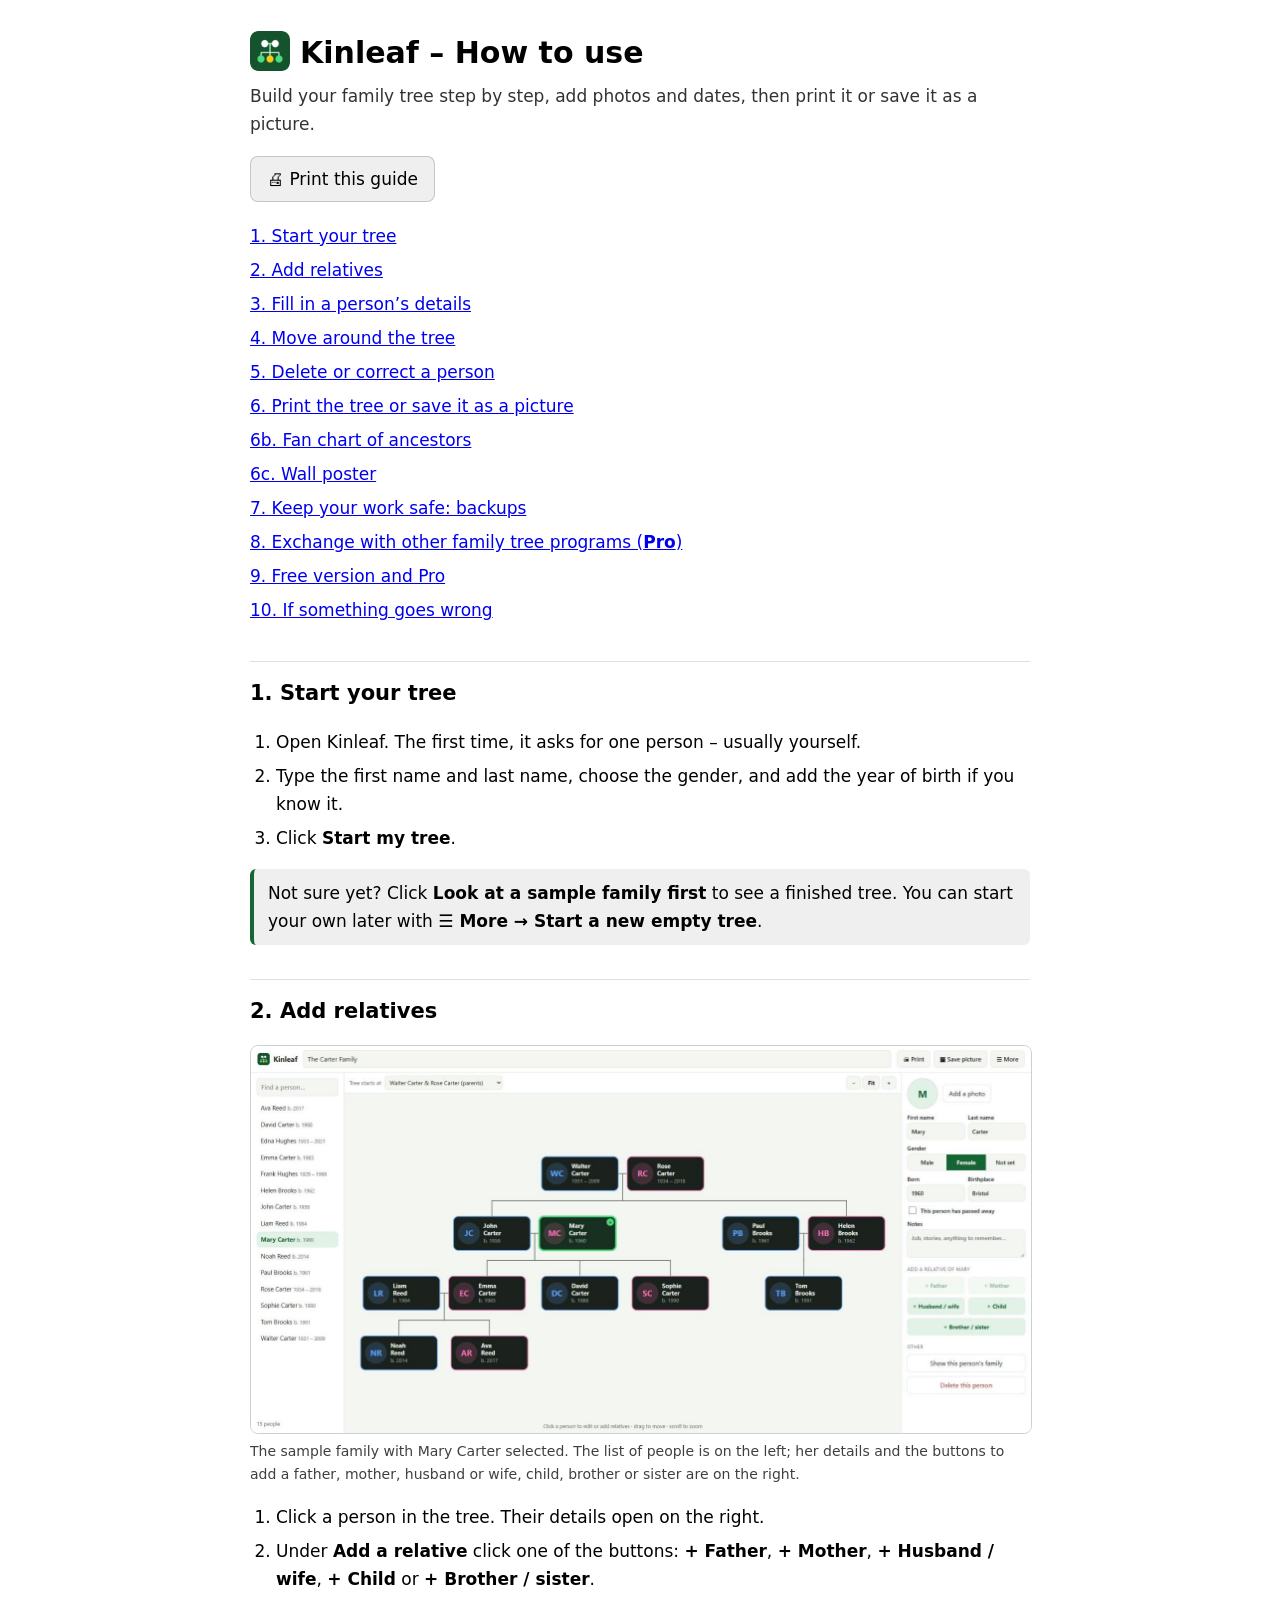
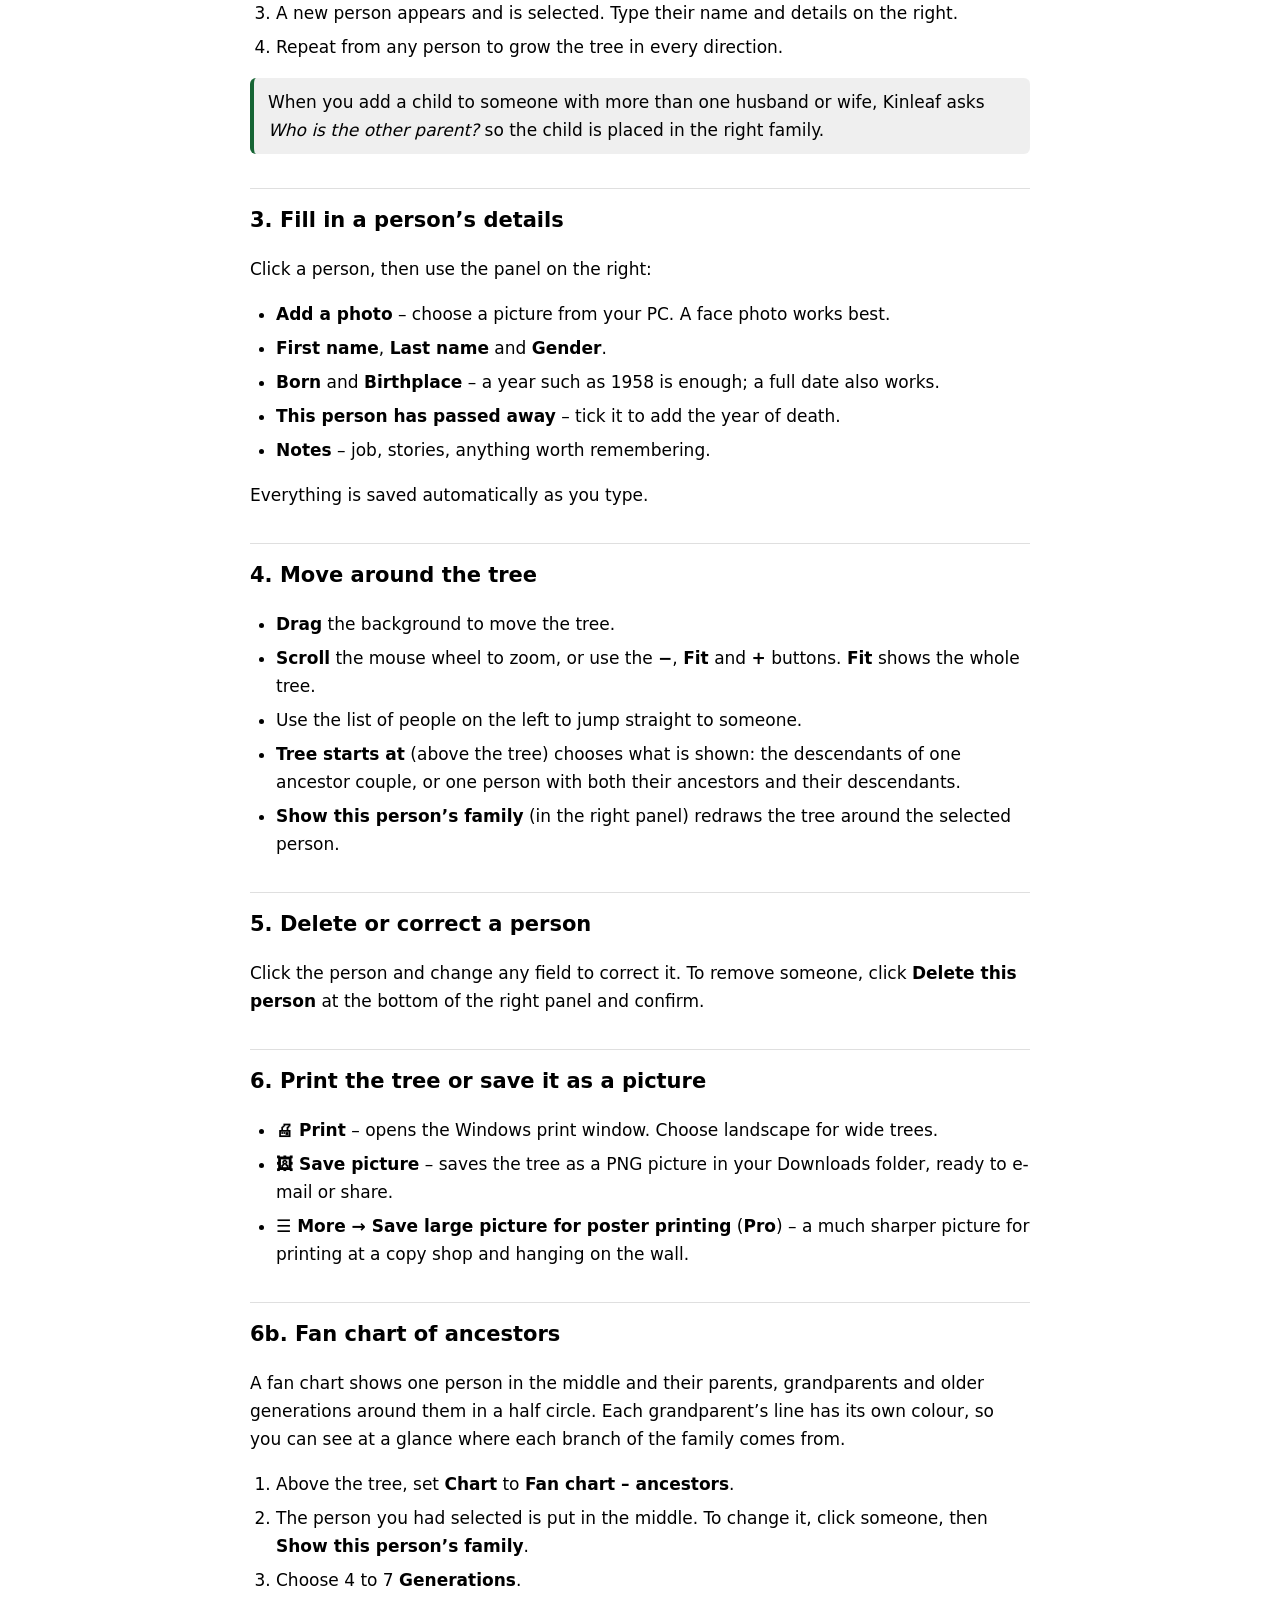
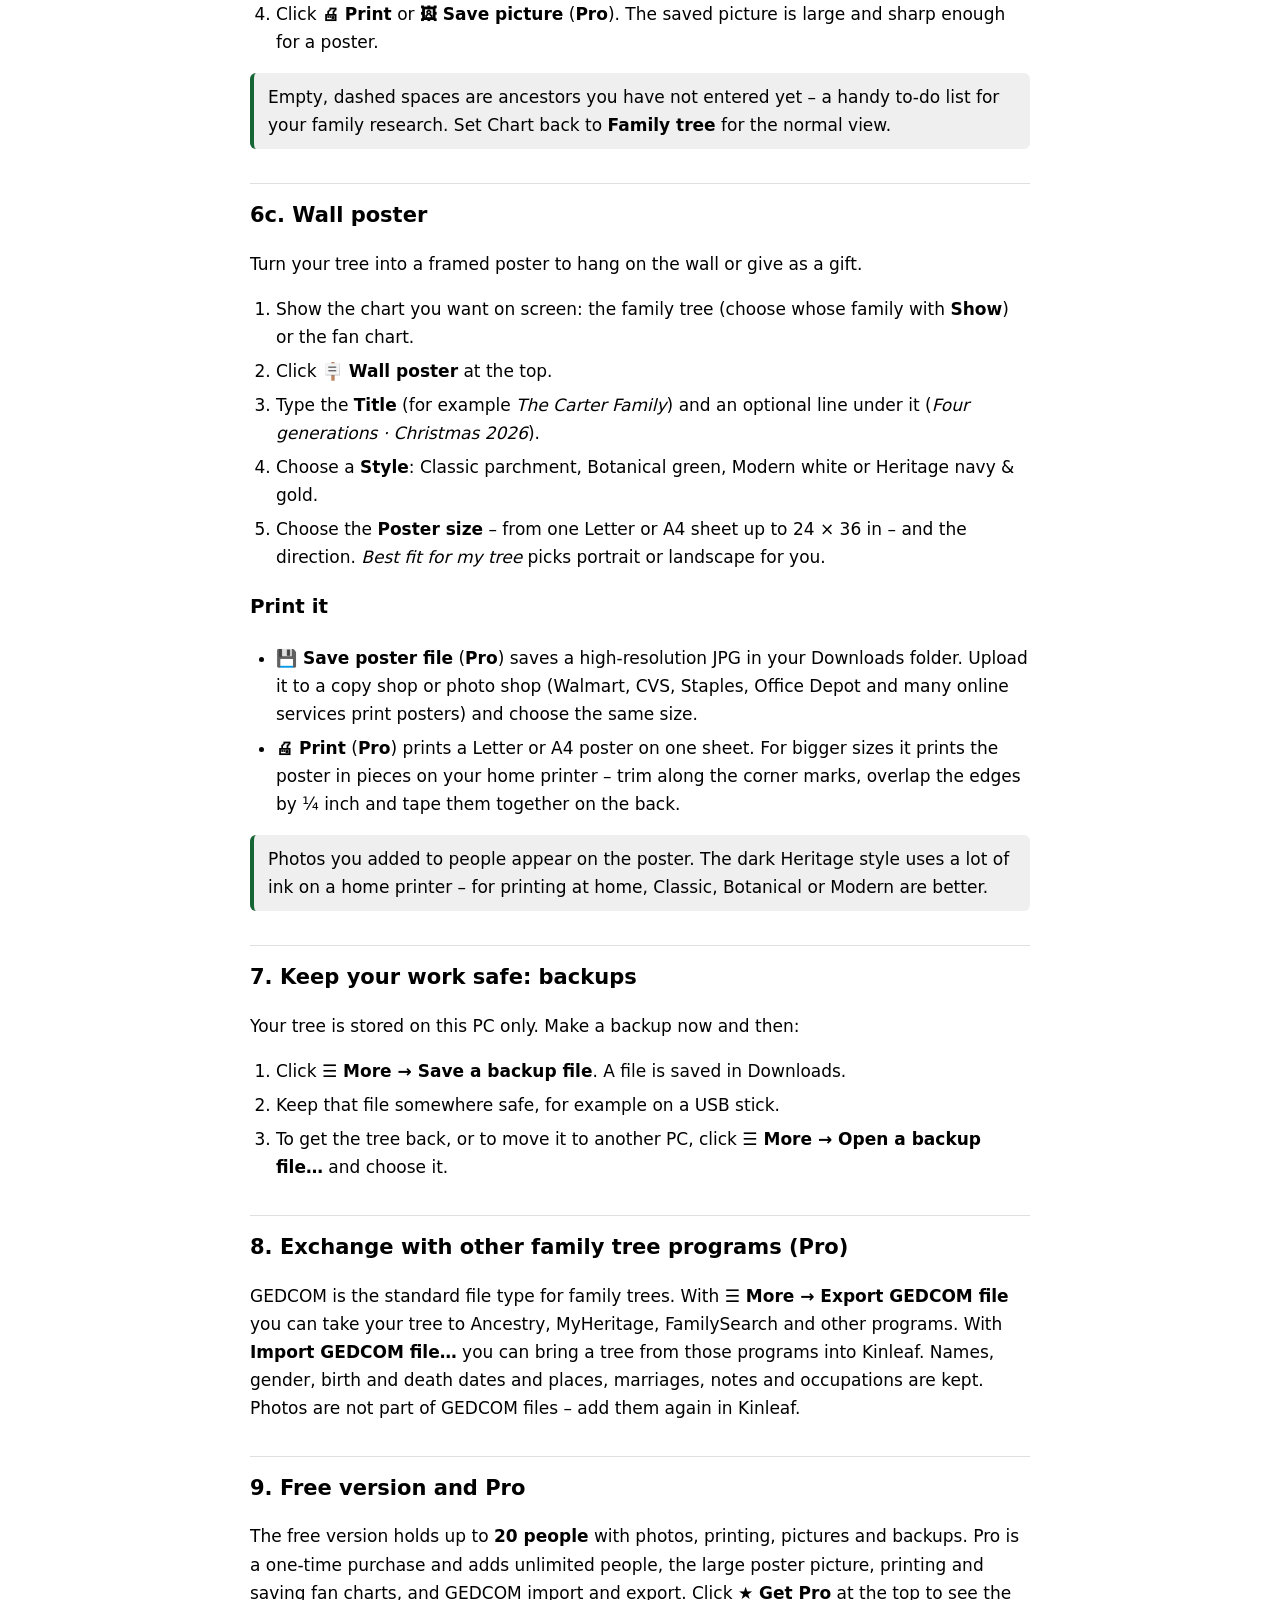
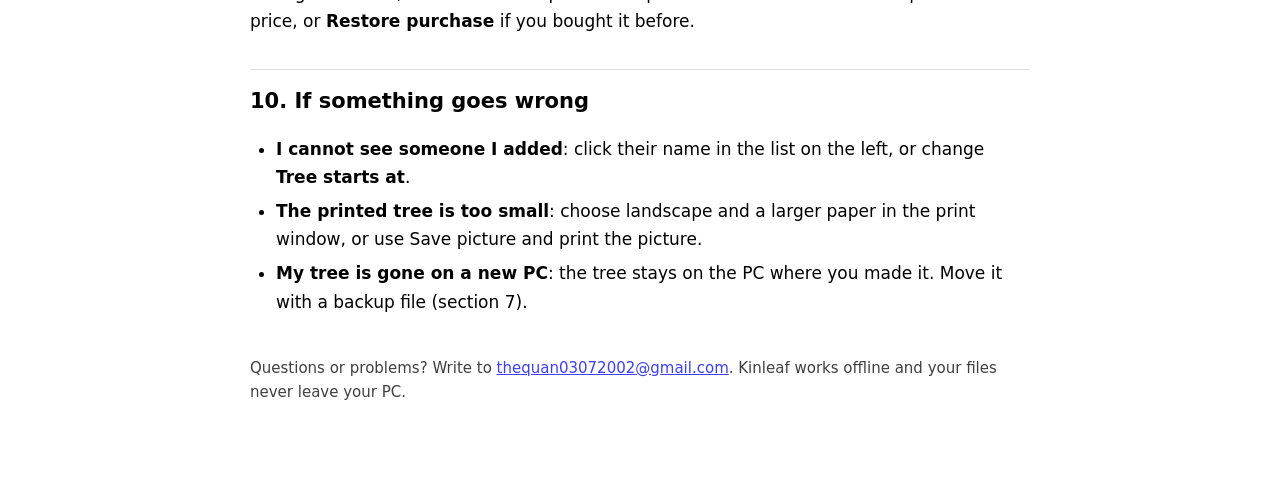
==== commit b8afc11a: "Kinleaf: wall poster designer (4 styles, sizes up to 24x36, print-shop file, tiled home printing)" ====
--- a/help.html
+++ b/help.html
@@ -1 +1 @@
-<!doctype html><html lang="en"><head><meta charset="utf-8"><meta name="viewport" content="width=device-width, initial-scale=1"><title>Kinleaf – How to use</title><link rel="icon" href="icon-192.png"><style>:root{--a:#166534;color-scheme:light dark}body{font:17px/1.65 "Segoe UI",system-ui,sans-serif;max-width:780px;margin:0 auto;padding:28px 20px 60px}h1{font-size:30px;margin:0 0 4px}h1 img{vertical-align:-8px;border-radius:8px;margin-right:10px}h2{font-size:21px;margin:34px 0 8px;padding-top:14px;border-top:1px solid #8884}.lead{opacity:.8;margin:0 0 18px}ol,ul{padding-left:26px}li{margin:6px 0}.tip{border-left:4px solid var(--a);background:#8882;padding:10px 14px;border-radius:6px;margin:12px 0}.toc a{display:block;padding:3px 0}kbd{border:1px solid #8886;border-bottom-width:2px;border-radius:5px;padding:1px 6px;font:14px "Segoe UI",sans-serif}.foot{margin-top:40px;opacity:.75;font-size:15px}button{font:inherit;padding:8px 16px;border-radius:8px;border:1px solid #8886;cursor:pointer}@media print{.noprint{display:none}}figure{margin:16px 0}figure img{display:block;max-width:100%;height:auto;border:1px solid #8886;border-radius:8px}figcaption{font-size:14px;opacity:.75;margin-top:6px}</style></head><body><h1><img src="icon-192.png" width="40" height="40" alt="">Kinleaf – How to use</h1><p class="lead">Build your family tree step by step, add photos and dates, then print it or save it as a picture.</p><p class="noprint"><button onclick="print()">🖨 Print this guide</button></p><div class="toc noprint"><a href="#s0">1. Start your tree</a><a href="#s1">2. Add relatives</a><a href="#s2">3. Fill in a person’s details</a><a href="#s3">4. Move around the tree</a><a href="#s4">5. Delete or correct a person</a><a href="#s5">6. Print the tree or save it as a picture</a><a href="#s5b">6b. Fan chart of ancestors</a><a href="#s6">7. Keep your work safe: backups</a><a href="#s7">8. Exchange with other family tree programs (<b>Pro</b>)</a><a href="#s8">9. Free version and Pro</a><a href="#s9">10. If something goes wrong</a></div><h2 id="s0">1. Start your tree</h2><ol><li>Open Kinleaf. The first time, it asks for one person – usually yourself.</li><li>Type the first name and last name, choose the gender, and add the year of birth if you know it.</li><li>Click <b>Start my tree</b>.</li></ol><p class="tip">Not sure yet? Click <b>Look at a sample family first</b> to see a finished tree. You can start your own later with <b>☰ More → Start a new empty tree</b>.</p><h2 id="s1">2. Add relatives</h2><figure><img src="help-1.jpg" alt="" loading="lazy"><figcaption>The sample family with Mary Carter selected. The list of people is on the left; her details and the buttons to add a father, mother, husband or wife, child, brother or sister are on the right.</figcaption></figure><ol><li>Click a person in the tree. Their details open on the right.</li><li>Under <b>Add a relative</b> click one of the buttons: <b>+ Father</b>, <b>+ Mother</b>, <b>+ Husband / wife</b>, <b>+ Child</b> or <b>+ Brother / sister</b>.</li><li>A new person appears and is selected. Type their name and details on the right.</li><li>Repeat from any person to grow the tree in every direction.</li></ol><p class="tip">When you add a child to someone with more than one husband or wife, Kinleaf asks <i>Who is the other parent?</i> so the child is placed in the right family.</p><h2 id="s2">3. Fill in a person’s details</h2><p>Click a person, then use the panel on the right:</p><ul><li><b>Add a photo</b> – choose a picture from your PC. A face photo works best.</li><li><b>First name</b>, <b>Last name</b> and <b>Gender</b>.</li><li><b>Born</b> and <b>Birthplace</b> – a year such as 1958 is enough; a full date also works.</li><li><b>This person has passed away</b> – tick it to add the year of death.</li><li><b>Notes</b> – job, stories, anything worth remembering.</li></ul><p>Everything is saved automatically as you type.</p><h2 id="s3">4. Move around the tree</h2><ul><li><b>Drag</b> the background to move the tree.</li><li><b>Scroll</b> the mouse wheel to zoom, or use the <b>−</b>, <b>Fit</b> and <b>+</b> buttons. <b>Fit</b> shows the whole tree.</li><li>Use the list of people on the left to jump straight to someone.</li><li><b>Tree starts at</b> (above the tree) chooses what is shown: the descendants of one ancestor couple, or one person with both their ancestors and their descendants.</li><li><b>Show this person’s family</b> (in the right panel) redraws the tree around the selected person.</li></ul><h2 id="s4">5. Delete or correct a person</h2><p>Click the person and change any field to correct it. To remove someone, click <b>Delete this person</b> at the bottom of the right panel and confirm.</p><h2 id="s5">6. Print the tree or save it as a picture</h2><ul><li><b>🖨 Print</b> – opens the Windows print window. Choose landscape for wide trees.</li><li><b>🖼 Save picture</b> – saves the tree as a PNG picture in your Downloads folder, ready to e-mail or share.</li><li><b>☰ More → Save large picture for poster printing</b> (<b>Pro</b>) – a much sharper picture for printing at a copy shop and hanging on the wall.</li></ul><h2 id="s5b">6b. Fan chart of ancestors</h2><p>A fan chart shows one person in the middle and their parents, grandparents and older generations around them in a half circle. Each grandparent’s line has its own colour, so you can see at a glance where each branch of the family comes from.</p><ol><li>Above the tree, set <b>Chart</b> to <b>Fan chart – ancestors</b>.</li><li>The person you had selected is put in the middle. To change it, click someone, then <b>Show this person’s family</b>.</li><li>Choose 4 to 7 <b>Generations</b>.</li><li>Click <b>🖨 Print</b> or <b>🖼 Save picture</b> (<b>Pro</b>). The saved picture is large and sharp enough for a poster.</li></ol><p class="tip">Empty, dashed spaces are ancestors you have not entered yet – a handy to-do list for your family research. Set Chart back to <b>Family tree</b> for the normal view.</p><h2 id="s6">7. Keep your work safe: backups</h2><p>Your tree is stored on this PC only. Make a backup now and then:</p><ol><li>Click <b>☰ More → Save a backup file</b>. A file is saved in Downloads.</li><li>Keep that file somewhere safe, for example on a USB stick.</li><li>To get the tree back, or to move it to another PC, click <b>☰ More → Open a backup file…</b> and choose it.</li></ol><h2 id="s7">8. Exchange with other family tree programs (<b>Pro</b>)</h2><p>GEDCOM is the standard file type for family trees. With <b>☰ More → Export GEDCOM file</b> you can take your tree to Ancestry, MyHeritage, FamilySearch and other programs. With <b>Import GEDCOM file…</b> you can bring a tree from those programs into Kinleaf. Names, gender, birth and death dates and places, marriages, notes and occupations are kept. Photos are not part of GEDCOM files – add them again in Kinleaf.</p><h2 id="s8">9. Free version and Pro</h2><p>The free version holds up to <b>20 people</b> with photos, printing, pictures and backups. Pro is a one-time purchase and adds unlimited people, the large poster picture, printing and saving fan charts, and GEDCOM import and export. Click <b>★ Get Pro</b> at the top to see the price, or <b>Restore purchase</b> if you bought it before.</p><h2 id="s9">10. If something goes wrong</h2><ul><li><b>I cannot see someone I added</b>: click their name in the list on the left, or change <b>Tree starts at</b>.</li><li><b>The printed tree is too small</b>: choose landscape and a larger paper in the print window, or use Save picture and print the picture.</li><li><b>My tree is gone on a new PC</b>: the tree stays on the PC where you made it. Move it with a backup file (section 7).</li></ul><p class="foot">Questions or problems? Write to <a href="mailto:thequan03072002@gmail.com">thequan03072002@gmail.com</a>. Kinleaf works offline and your files never leave your PC.</p></body></html>+<!doctype html><html lang="en"><head><meta charset="utf-8"><meta name="viewport" content="width=device-width, initial-scale=1"><title>Kinleaf – How to use</title><link rel="icon" href="icon-192.png"><style>:root{--a:#166534;color-scheme:light dark}body{font:17px/1.65 "Segoe UI",system-ui,sans-serif;max-width:780px;margin:0 auto;padding:28px 20px 60px}h1{font-size:30px;margin:0 0 4px}h1 img{vertical-align:-8px;border-radius:8px;margin-right:10px}h2{font-size:21px;margin:34px 0 8px;padding-top:14px;border-top:1px solid #8884}.lead{opacity:.8;margin:0 0 18px}ol,ul{padding-left:26px}li{margin:6px 0}.tip{border-left:4px solid var(--a);background:#8882;padding:10px 14px;border-radius:6px;margin:12px 0}.toc a{display:block;padding:3px 0}kbd{border:1px solid #8886;border-bottom-width:2px;border-radius:5px;padding:1px 6px;font:14px "Segoe UI",sans-serif}.foot{margin-top:40px;opacity:.75;font-size:15px}button{font:inherit;padding:8px 16px;border-radius:8px;border:1px solid #8886;cursor:pointer}@media print{.noprint{display:none}}figure{margin:16px 0}figure img{display:block;max-width:100%;height:auto;border:1px solid #8886;border-radius:8px}figcaption{font-size:14px;opacity:.75;margin-top:6px}</style></head><body><h1><img src="icon-192.png" width="40" height="40" alt="">Kinleaf – How to use</h1><p class="lead">Build your family tree step by step, add photos and dates, then print it or save it as a picture.</p><p class="noprint"><button onclick="print()">🖨 Print this guide</button></p><div class="toc noprint"><a href="#s0">1. Start your tree</a><a href="#s1">2. Add relatives</a><a href="#s2">3. Fill in a person’s details</a><a href="#s3">4. Move around the tree</a><a href="#s4">5. Delete or correct a person</a><a href="#s5">6. Print the tree or save it as a picture</a><a href="#s5b">6b. Fan chart of ancestors</a><a href="#s5c">6c. Wall poster</a><a href="#s6">7. Keep your work safe: backups</a><a href="#s7">8. Exchange with other family tree programs (<b>Pro</b>)</a><a href="#s8">9. Free version and Pro</a><a href="#s9">10. If something goes wrong</a></div><h2 id="s0">1. Start your tree</h2><ol><li>Open Kinleaf. The first time, it asks for one person – usually yourself.</li><li>Type the first name and last name, choose the gender, and add the year of birth if you know it.</li><li>Click <b>Start my tree</b>.</li></ol><p class="tip">Not sure yet? Click <b>Look at a sample family first</b> to see a finished tree. You can start your own later with <b>☰ More → Start a new empty tree</b>.</p><h2 id="s1">2. Add relatives</h2><figure><img src="help-1.jpg" alt="" loading="lazy"><figcaption>The sample family with Mary Carter selected. The list of people is on the left; her details and the buttons to add a father, mother, husband or wife, child, brother or sister are on the right.</figcaption></figure><ol><li>Click a person in the tree. Their details open on the right.</li><li>Under <b>Add a relative</b> click one of the buttons: <b>+ Father</b>, <b>+ Mother</b>, <b>+ Husband / wife</b>, <b>+ Child</b> or <b>+ Brother / sister</b>.</li><li>A new person appears and is selected. Type their name and details on the right.</li><li>Repeat from any person to grow the tree in every direction.</li></ol><p class="tip">When you add a child to someone with more than one husband or wife, Kinleaf asks <i>Who is the other parent?</i> so the child is placed in the right family.</p><h2 id="s2">3. Fill in a person’s details</h2><p>Click a person, then use the panel on the right:</p><ul><li><b>Add a photo</b> – choose a picture from your PC. A face photo works best.</li><li><b>First name</b>, <b>Last name</b> and <b>Gender</b>.</li><li><b>Born</b> and <b>Birthplace</b> – a year such as 1958 is enough; a full date also works.</li><li><b>This person has passed away</b> – tick it to add the year of death.</li><li><b>Notes</b> – job, stories, anything worth remembering.</li></ul><p>Everything is saved automatically as you type.</p><h2 id="s3">4. Move around the tree</h2><ul><li><b>Drag</b> the background to move the tree.</li><li><b>Scroll</b> the mouse wheel to zoom, or use the <b>−</b>, <b>Fit</b> and <b>+</b> buttons. <b>Fit</b> shows the whole tree.</li><li>Use the list of people on the left to jump straight to someone.</li><li><b>Tree starts at</b> (above the tree) chooses what is shown: the descendants of one ancestor couple, or one person with both their ancestors and their descendants.</li><li><b>Show this person’s family</b> (in the right panel) redraws the tree around the selected person.</li></ul><h2 id="s4">5. Delete or correct a person</h2><p>Click the person and change any field to correct it. To remove someone, click <b>Delete this person</b> at the bottom of the right panel and confirm.</p><h2 id="s5">6. Print the tree or save it as a picture</h2><ul><li><b>🖨 Print</b> – opens the Windows print window. Choose landscape for wide trees.</li><li><b>🖼 Save picture</b> – saves the tree as a PNG picture in your Downloads folder, ready to e-mail or share.</li><li><b>☰ More → Save large picture for poster printing</b> (<b>Pro</b>) – a much sharper picture for printing at a copy shop and hanging on the wall.</li></ul><h2 id="s5b">6b. Fan chart of ancestors</h2><p>A fan chart shows one person in the middle and their parents, grandparents and older generations around them in a half circle. Each grandparent’s line has its own colour, so you can see at a glance where each branch of the family comes from.</p><ol><li>Above the tree, set <b>Chart</b> to <b>Fan chart – ancestors</b>.</li><li>The person you had selected is put in the middle. To change it, click someone, then <b>Show this person’s family</b>.</li><li>Choose 4 to 7 <b>Generations</b>.</li><li>Click <b>🖨 Print</b> or <b>🖼 Save picture</b> (<b>Pro</b>). The saved picture is large and sharp enough for a poster.</li></ol><p class="tip">Empty, dashed spaces are ancestors you have not entered yet – a handy to-do list for your family research. Set Chart back to <b>Family tree</b> for the normal view.</p><h2 id="s5c">6c. Wall poster</h2><p>Turn your tree into a framed poster to hang on the wall or give as a gift.</p><ol><li>Show the chart you want on screen: the family tree (choose whose family with <b>Show</b>) or the fan chart.</li><li>Click <b>🪧 Wall poster</b> at the top.</li><li>Type the <b>Title</b> (for example <i>The Carter Family</i>) and an optional line under it (<i>Four generations · Christmas 2026</i>).</li><li>Choose a <b>Style</b>: Classic parchment, Botanical green, Modern white or Heritage navy &amp; gold.</li><li>Choose the <b>Poster size</b> – from one Letter or A4 sheet up to 24 × 36 in – and the direction. <i>Best fit for my tree</i> picks portrait or landscape for you.</li></ol><h3>Print it</h3><ul><li><b>💾 Save poster file</b> (<b>Pro</b>) saves a high-resolution JPG in your Downloads folder. Upload it to a copy shop or photo shop (Walmart, CVS, Staples, Office Depot and many online services print posters) and choose the same size.</li><li><b>🖨 Print</b> (<b>Pro</b>) prints a Letter or A4 poster on one sheet. For bigger sizes it prints the poster in pieces on your home printer – trim along the corner marks, overlap the edges by ¼ inch and tape them together on the back.</li></ul><p class="tip">Photos you added to people appear on the poster. The dark Heritage style uses a lot of ink on a home printer – for printing at home, Classic, Botanical or Modern are better.</p><h2 id="s6">7. Keep your work safe: backups</h2><p>Your tree is stored on this PC only. Make a backup now and then:</p><ol><li>Click <b>☰ More → Save a backup file</b>. A file is saved in Downloads.</li><li>Keep that file somewhere safe, for example on a USB stick.</li><li>To get the tree back, or to move it to another PC, click <b>☰ More → Open a backup file…</b> and choose it.</li></ol><h2 id="s7">8. Exchange with other family tree programs (<b>Pro</b>)</h2><p>GEDCOM is the standard file type for family trees. With <b>☰ More → Export GEDCOM file</b> you can take your tree to Ancestry, MyHeritage, FamilySearch and other programs. With <b>Import GEDCOM file…</b> you can bring a tree from those programs into Kinleaf. Names, gender, birth and death dates and places, marriages, notes and occupations are kept. Photos are not part of GEDCOM files – add them again in Kinleaf.</p><h2 id="s8">9. Free version and Pro</h2><p>The free version holds up to <b>20 people</b> with photos, printing, pictures and backups. Pro is a one-time purchase and adds unlimited people, the large poster picture, printing and saving fan charts, and GEDCOM import and export. Click <b>★ Get Pro</b> at the top to see the price, or <b>Restore purchase</b> if you bought it before.</p><h2 id="s9">10. If something goes wrong</h2><ul><li><b>I cannot see someone I added</b>: click their name in the list on the left, or change <b>Tree starts at</b>.</li><li><b>The printed tree is too small</b>: choose landscape and a larger paper in the print window, or use Save picture and print the picture.</li><li><b>My tree is gone on a new PC</b>: the tree stays on the PC where you made it. Move it with a backup file (section 7).</li></ul><p class="foot">Questions or problems? Write to <a href="mailto:thequan03072002@gmail.com">thequan03072002@gmail.com</a>. Kinleaf works offline and your files never leave your PC.</p></body></html>
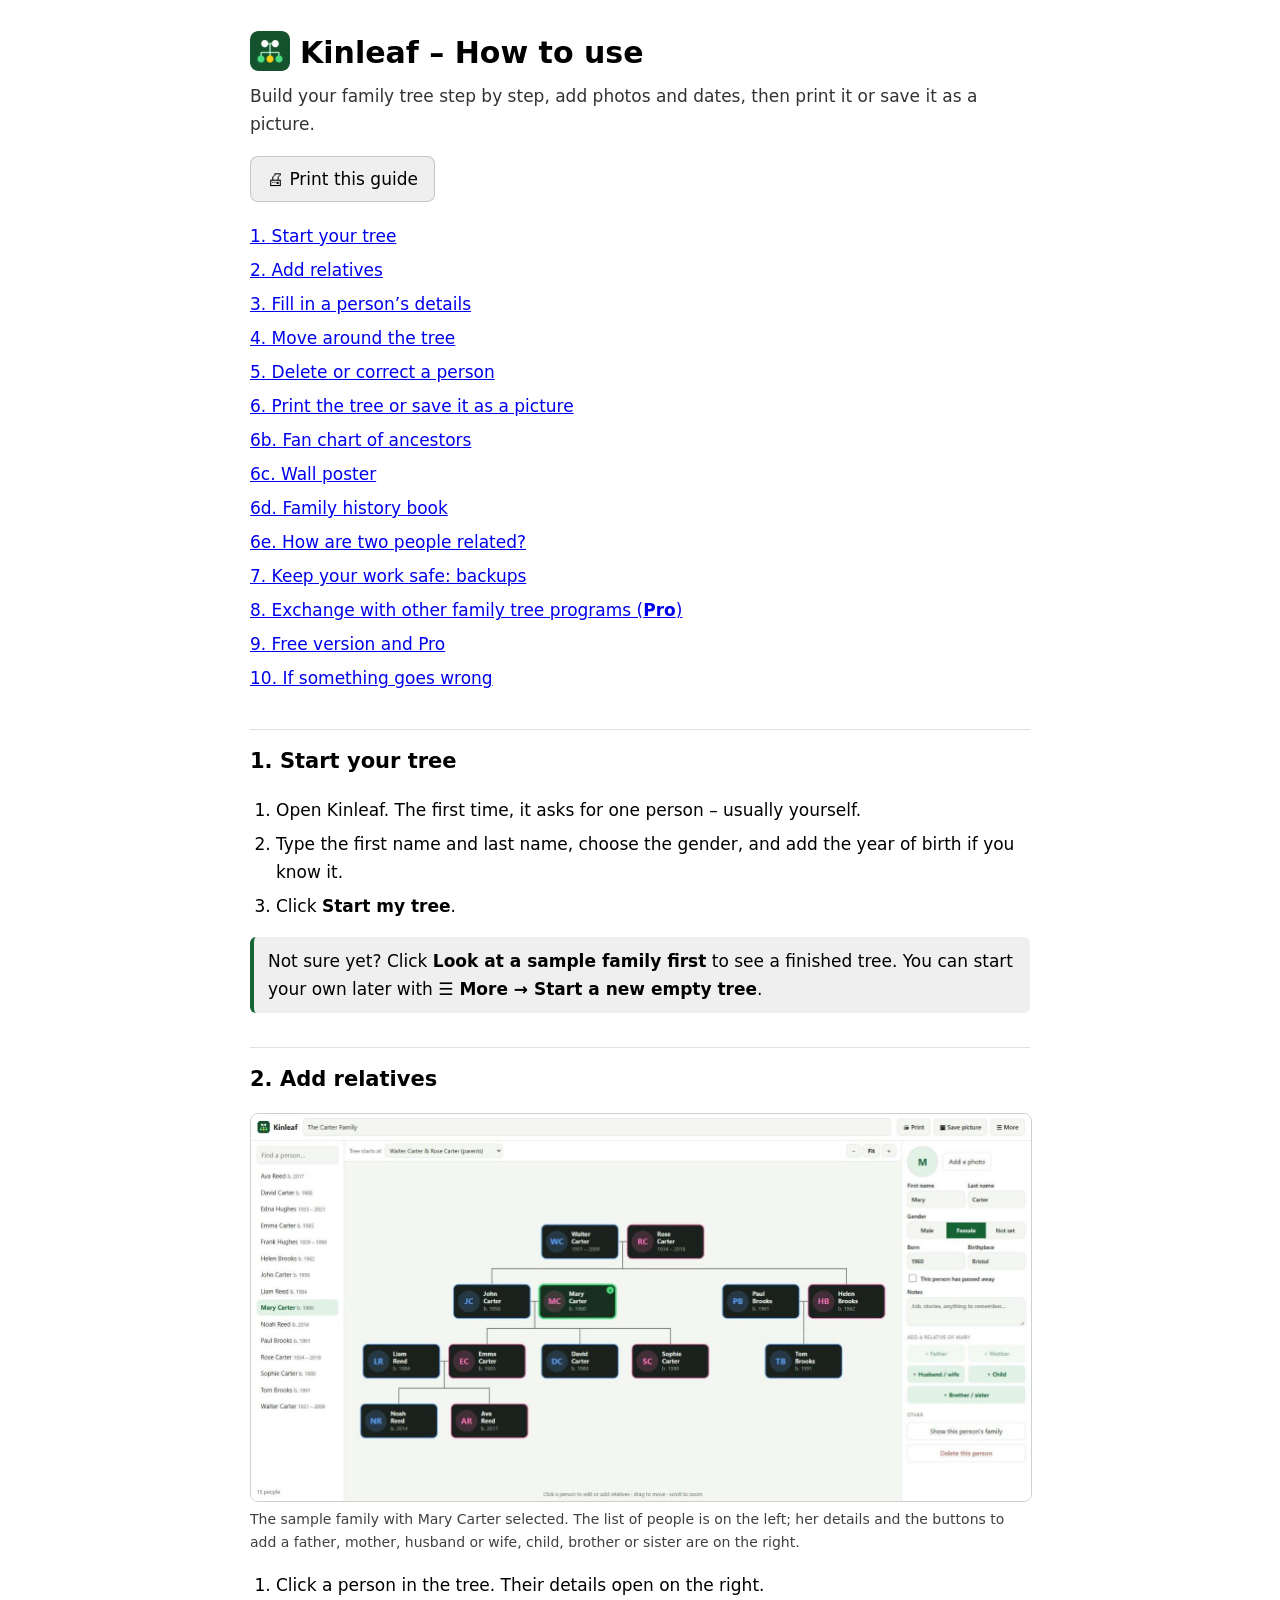
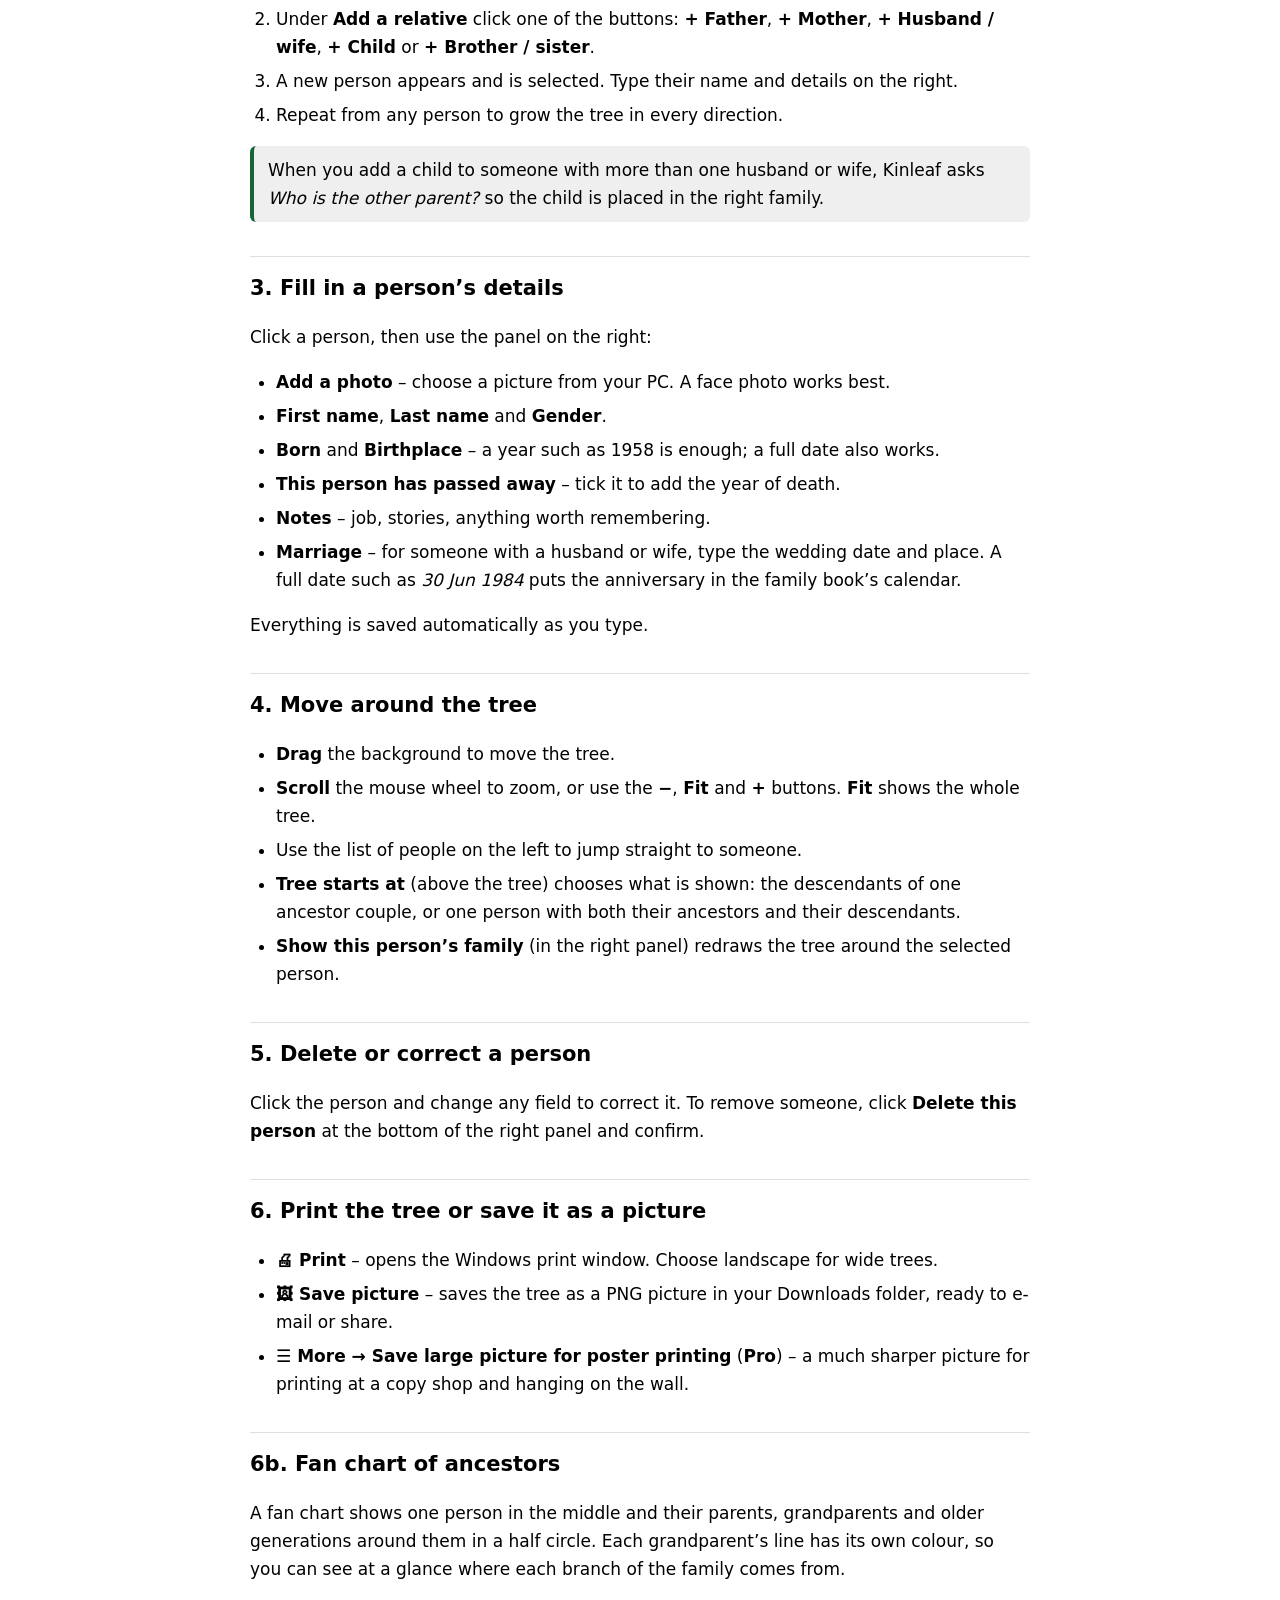
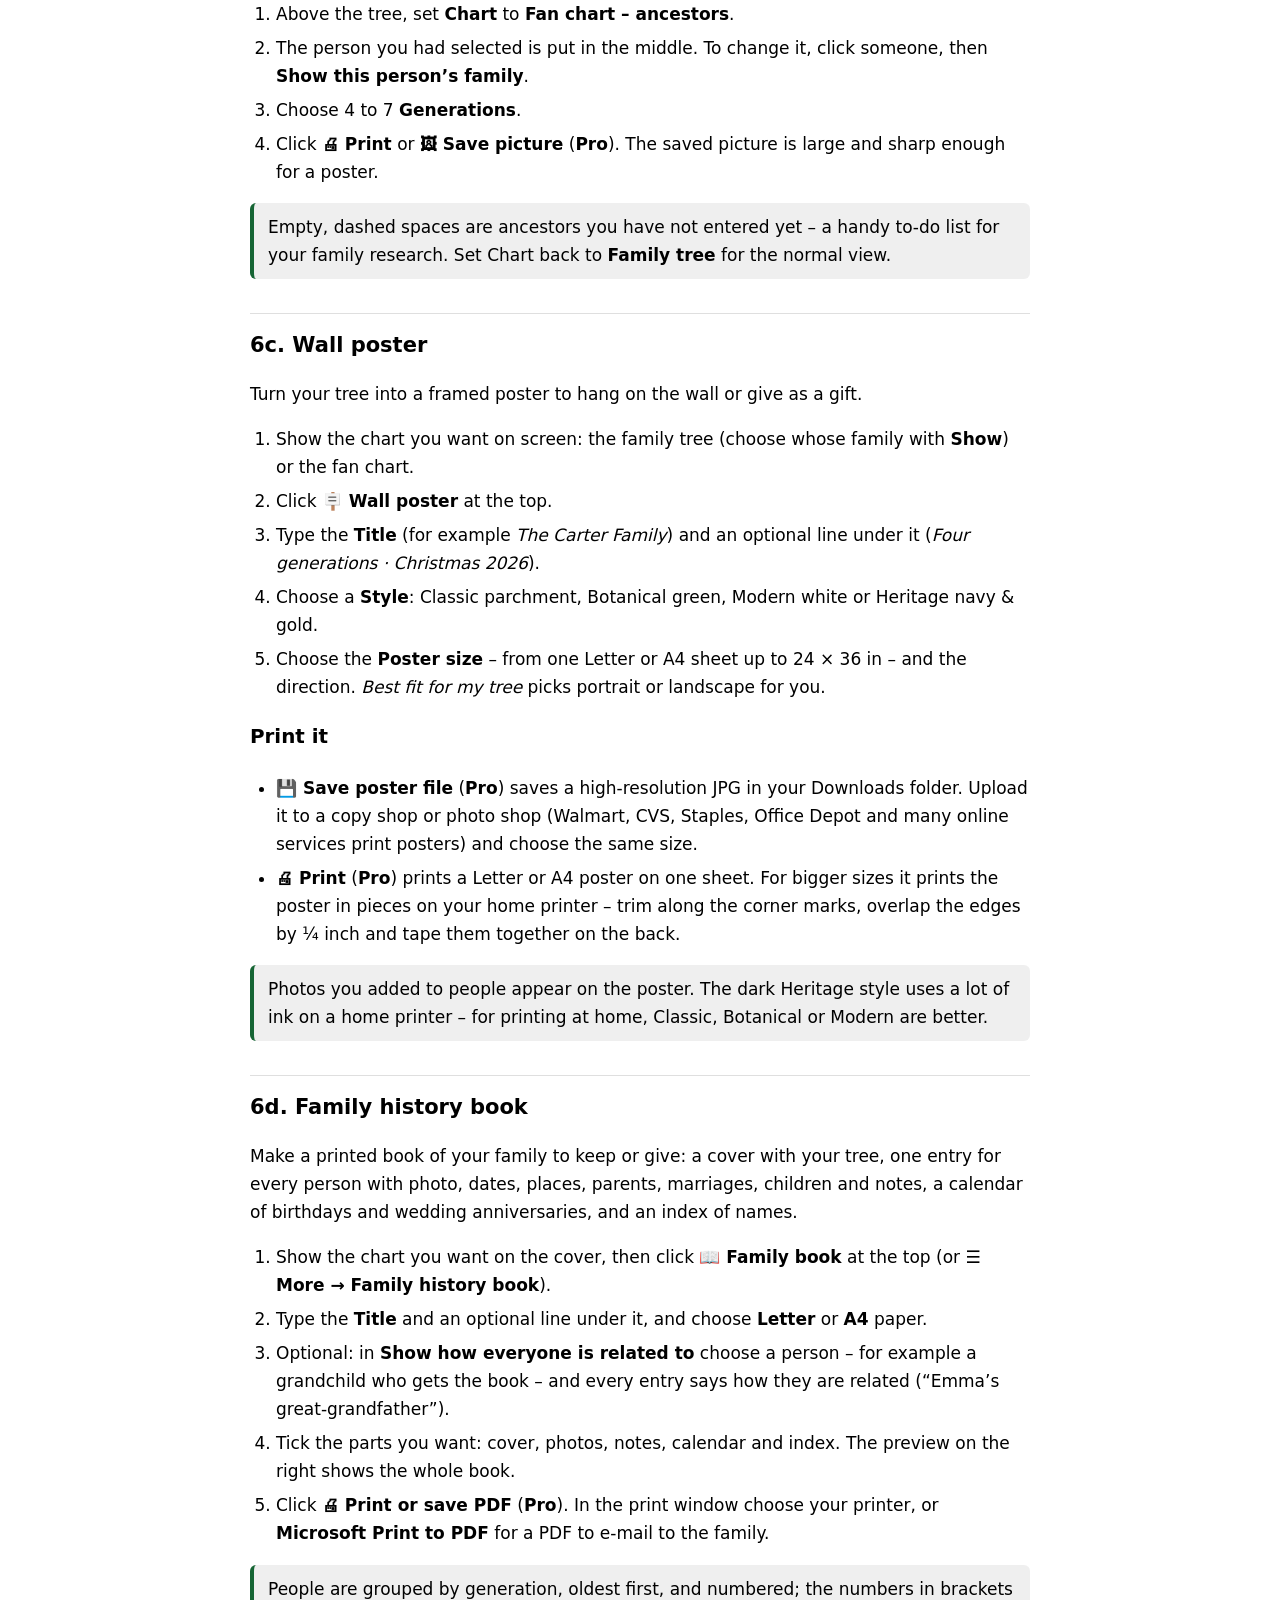
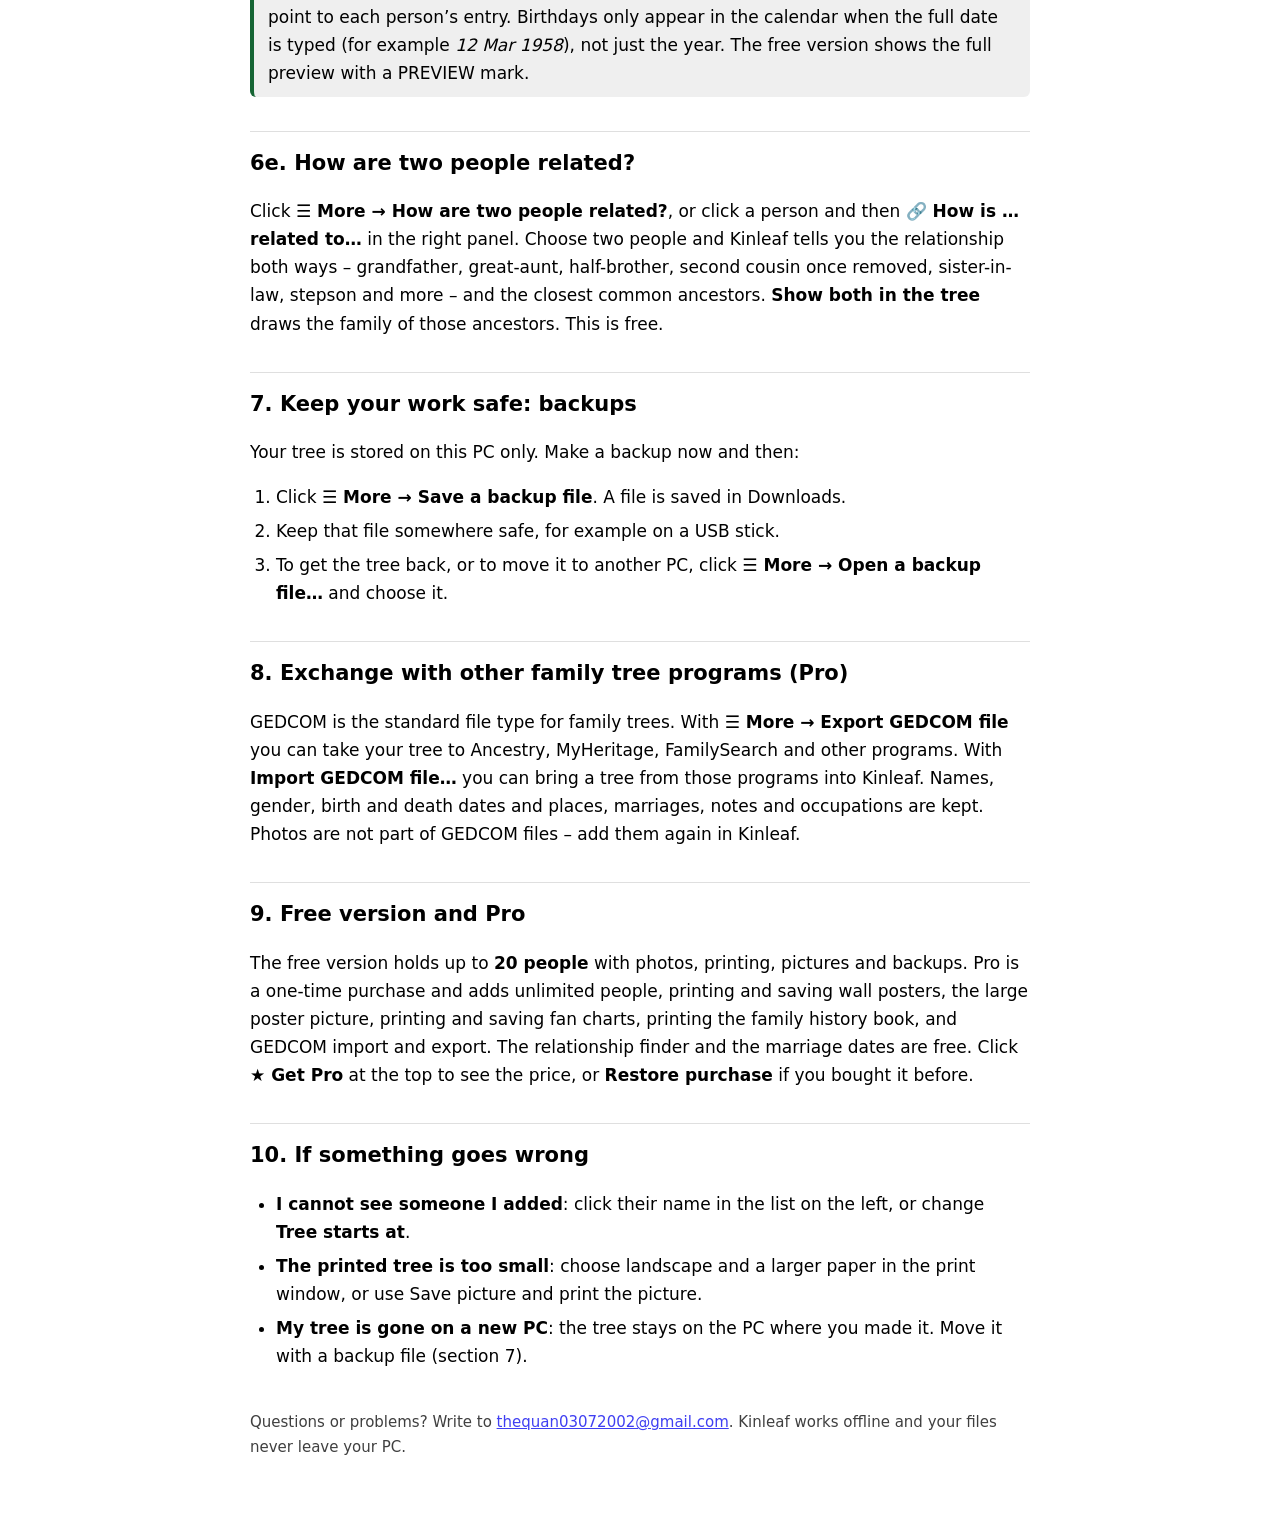
==== commit 074eceb1: "Relationship finder, marriage dates, family history book" ====
--- a/help.html
+++ b/help.html
@@ -1 +1 @@
-<!doctype html><html lang="en"><head><meta charset="utf-8"><meta name="viewport" content="width=device-width, initial-scale=1"><title>Kinleaf – How to use</title><link rel="icon" href="icon-192.png"><style>:root{--a:#166534;color-scheme:light dark}body{font:17px/1.65 "Segoe UI",system-ui,sans-serif;max-width:780px;margin:0 auto;padding:28px 20px 60px}h1{font-size:30px;margin:0 0 4px}h1 img{vertical-align:-8px;border-radius:8px;margin-right:10px}h2{font-size:21px;margin:34px 0 8px;padding-top:14px;border-top:1px solid #8884}.lead{opacity:.8;margin:0 0 18px}ol,ul{padding-left:26px}li{margin:6px 0}.tip{border-left:4px solid var(--a);background:#8882;padding:10px 14px;border-radius:6px;margin:12px 0}.toc a{display:block;padding:3px 0}kbd{border:1px solid #8886;border-bottom-width:2px;border-radius:5px;padding:1px 6px;font:14px "Segoe UI",sans-serif}.foot{margin-top:40px;opacity:.75;font-size:15px}button{font:inherit;padding:8px 16px;border-radius:8px;border:1px solid #8886;cursor:pointer}@media print{.noprint{display:none}}figure{margin:16px 0}figure img{display:block;max-width:100%;height:auto;border:1px solid #8886;border-radius:8px}figcaption{font-size:14px;opacity:.75;margin-top:6px}</style></head><body><h1><img src="icon-192.png" width="40" height="40" alt="">Kinleaf – How to use</h1><p class="lead">Build your family tree step by step, add photos and dates, then print it or save it as a picture.</p><p class="noprint"><button onclick="print()">🖨 Print this guide</button></p><div class="toc noprint"><a href="#s0">1. Start your tree</a><a href="#s1">2. Add relatives</a><a href="#s2">3. Fill in a person’s details</a><a href="#s3">4. Move around the tree</a><a href="#s4">5. Delete or correct a person</a><a href="#s5">6. Print the tree or save it as a picture</a><a href="#s5b">6b. Fan chart of ancestors</a><a href="#s5c">6c. Wall poster</a><a href="#s6">7. Keep your work safe: backups</a><a href="#s7">8. Exchange with other family tree programs (<b>Pro</b>)</a><a href="#s8">9. Free version and Pro</a><a href="#s9">10. If something goes wrong</a></div><h2 id="s0">1. Start your tree</h2><ol><li>Open Kinleaf. The first time, it asks for one person – usually yourself.</li><li>Type the first name and last name, choose the gender, and add the year of birth if you know it.</li><li>Click <b>Start my tree</b>.</li></ol><p class="tip">Not sure yet? Click <b>Look at a sample family first</b> to see a finished tree. You can start your own later with <b>☰ More → Start a new empty tree</b>.</p><h2 id="s1">2. Add relatives</h2><figure><img src="help-1.jpg" alt="" loading="lazy"><figcaption>The sample family with Mary Carter selected. The list of people is on the left; her details and the buttons to add a father, mother, husband or wife, child, brother or sister are on the right.</figcaption></figure><ol><li>Click a person in the tree. Their details open on the right.</li><li>Under <b>Add a relative</b> click one of the buttons: <b>+ Father</b>, <b>+ Mother</b>, <b>+ Husband / wife</b>, <b>+ Child</b> or <b>+ Brother / sister</b>.</li><li>A new person appears and is selected. Type their name and details on the right.</li><li>Repeat from any person to grow the tree in every direction.</li></ol><p class="tip">When you add a child to someone with more than one husband or wife, Kinleaf asks <i>Who is the other parent?</i> so the child is placed in the right family.</p><h2 id="s2">3. Fill in a person’s details</h2><p>Click a person, then use the panel on the right:</p><ul><li><b>Add a photo</b> – choose a picture from your PC. A face photo works best.</li><li><b>First name</b>, <b>Last name</b> and <b>Gender</b>.</li><li><b>Born</b> and <b>Birthplace</b> – a year such as 1958 is enough; a full date also works.</li><li><b>This person has passed away</b> – tick it to add the year of death.</li><li><b>Notes</b> – job, stories, anything worth remembering.</li></ul><p>Everything is saved automatically as you type.</p><h2 id="s3">4. Move around the tree</h2><ul><li><b>Drag</b> the background to move the tree.</li><li><b>Scroll</b> the mouse wheel to zoom, or use the <b>−</b>, <b>Fit</b> and <b>+</b> buttons. <b>Fit</b> shows the whole tree.</li><li>Use the list of people on the left to jump straight to someone.</li><li><b>Tree starts at</b> (above the tree) chooses what is shown: the descendants of one ancestor couple, or one person with both their ancestors and their descendants.</li><li><b>Show this person’s family</b> (in the right panel) redraws the tree around the selected person.</li></ul><h2 id="s4">5. Delete or correct a person</h2><p>Click the person and change any field to correct it. To remove someone, click <b>Delete this person</b> at the bottom of the right panel and confirm.</p><h2 id="s5">6. Print the tree or save it as a picture</h2><ul><li><b>🖨 Print</b> – opens the Windows print window. Choose landscape for wide trees.</li><li><b>🖼 Save picture</b> – saves the tree as a PNG picture in your Downloads folder, ready to e-mail or share.</li><li><b>☰ More → Save large picture for poster printing</b> (<b>Pro</b>) – a much sharper picture for printing at a copy shop and hanging on the wall.</li></ul><h2 id="s5b">6b. Fan chart of ancestors</h2><p>A fan chart shows one person in the middle and their parents, grandparents and older generations around them in a half circle. Each grandparent’s line has its own colour, so you can see at a glance where each branch of the family comes from.</p><ol><li>Above the tree, set <b>Chart</b> to <b>Fan chart – ancestors</b>.</li><li>The person you had selected is put in the middle. To change it, click someone, then <b>Show this person’s family</b>.</li><li>Choose 4 to 7 <b>Generations</b>.</li><li>Click <b>🖨 Print</b> or <b>🖼 Save picture</b> (<b>Pro</b>). The saved picture is large and sharp enough for a poster.</li></ol><p class="tip">Empty, dashed spaces are ancestors you have not entered yet – a handy to-do list for your family research. Set Chart back to <b>Family tree</b> for the normal view.</p><h2 id="s5c">6c. Wall poster</h2><p>Turn your tree into a framed poster to hang on the wall or give as a gift.</p><ol><li>Show the chart you want on screen: the family tree (choose whose family with <b>Show</b>) or the fan chart.</li><li>Click <b>🪧 Wall poster</b> at the top.</li><li>Type the <b>Title</b> (for example <i>The Carter Family</i>) and an optional line under it (<i>Four generations · Christmas 2026</i>).</li><li>Choose a <b>Style</b>: Classic parchment, Botanical green, Modern white or Heritage navy &amp; gold.</li><li>Choose the <b>Poster size</b> – from one Letter or A4 sheet up to 24 × 36 in – and the direction. <i>Best fit for my tree</i> picks portrait or landscape for you.</li></ol><h3>Print it</h3><ul><li><b>💾 Save poster file</b> (<b>Pro</b>) saves a high-resolution JPG in your Downloads folder. Upload it to a copy shop or photo shop (Walmart, CVS, Staples, Office Depot and many online services print posters) and choose the same size.</li><li><b>🖨 Print</b> (<b>Pro</b>) prints a Letter or A4 poster on one sheet. For bigger sizes it prints the poster in pieces on your home printer – trim along the corner marks, overlap the edges by ¼ inch and tape them together on the back.</li></ul><p class="tip">Photos you added to people appear on the poster. The dark Heritage style uses a lot of ink on a home printer – for printing at home, Classic, Botanical or Modern are better.</p><h2 id="s6">7. Keep your work safe: backups</h2><p>Your tree is stored on this PC only. Make a backup now and then:</p><ol><li>Click <b>☰ More → Save a backup file</b>. A file is saved in Downloads.</li><li>Keep that file somewhere safe, for example on a USB stick.</li><li>To get the tree back, or to move it to another PC, click <b>☰ More → Open a backup file…</b> and choose it.</li></ol><h2 id="s7">8. Exchange with other family tree programs (<b>Pro</b>)</h2><p>GEDCOM is the standard file type for family trees. With <b>☰ More → Export GEDCOM file</b> you can take your tree to Ancestry, MyHeritage, FamilySearch and other programs. With <b>Import GEDCOM file…</b> you can bring a tree from those programs into Kinleaf. Names, gender, birth and death dates and places, marriages, notes and occupations are kept. Photos are not part of GEDCOM files – add them again in Kinleaf.</p><h2 id="s8">9. Free version and Pro</h2><p>The free version holds up to <b>20 people</b> with photos, printing, pictures and backups. Pro is a one-time purchase and adds unlimited people, the large poster picture, printing and saving fan charts, and GEDCOM import and export. Click <b>★ Get Pro</b> at the top to see the price, or <b>Restore purchase</b> if you bought it before.</p><h2 id="s9">10. If something goes wrong</h2><ul><li><b>I cannot see someone I added</b>: click their name in the list on the left, or change <b>Tree starts at</b>.</li><li><b>The printed tree is too small</b>: choose landscape and a larger paper in the print window, or use Save picture and print the picture.</li><li><b>My tree is gone on a new PC</b>: the tree stays on the PC where you made it. Move it with a backup file (section 7).</li></ul><p class="foot">Questions or problems? Write to <a href="mailto:thequan03072002@gmail.com">thequan03072002@gmail.com</a>. Kinleaf works offline and your files never leave your PC.</p></body></html>+<!doctype html><html lang="en"><head><meta charset="utf-8"><meta name="viewport" content="width=device-width, initial-scale=1"><title>Kinleaf – How to use</title><link rel="icon" href="icon-192.png"><style>:root{--a:#166534;color-scheme:light dark}body{font:17px/1.65 "Segoe UI",system-ui,sans-serif;max-width:780px;margin:0 auto;padding:28px 20px 60px}h1{font-size:30px;margin:0 0 4px}h1 img{vertical-align:-8px;border-radius:8px;margin-right:10px}h2{font-size:21px;margin:34px 0 8px;padding-top:14px;border-top:1px solid #8884}.lead{opacity:.8;margin:0 0 18px}ol,ul{padding-left:26px}li{margin:6px 0}.tip{border-left:4px solid var(--a);background:#8882;padding:10px 14px;border-radius:6px;margin:12px 0}.toc a{display:block;padding:3px 0}kbd{border:1px solid #8886;border-bottom-width:2px;border-radius:5px;padding:1px 6px;font:14px "Segoe UI",sans-serif}.foot{margin-top:40px;opacity:.75;font-size:15px}button{font:inherit;padding:8px 16px;border-radius:8px;border:1px solid #8886;cursor:pointer}@media print{.noprint{display:none}}figure{margin:16px 0}figure img{display:block;max-width:100%;height:auto;border:1px solid #8886;border-radius:8px}figcaption{font-size:14px;opacity:.75;margin-top:6px}</style></head><body><h1><img src="icon-192.png" width="40" height="40" alt="">Kinleaf – How to use</h1><p class="lead">Build your family tree step by step, add photos and dates, then print it or save it as a picture.</p><p class="noprint"><button onclick="print()">🖨 Print this guide</button></p><div class="toc noprint"><a href="#s0">1. Start your tree</a><a href="#s1">2. Add relatives</a><a href="#s2">3. Fill in a person’s details</a><a href="#s3">4. Move around the tree</a><a href="#s4">5. Delete or correct a person</a><a href="#s5">6. Print the tree or save it as a picture</a><a href="#s5b">6b. Fan chart of ancestors</a><a href="#s5c">6c. Wall poster</a><a href="#s5d">6d. Family history book</a><a href="#s5e">6e. How are two people related?</a><a href="#s6">7. Keep your work safe: backups</a><a href="#s7">8. Exchange with other family tree programs (<b>Pro</b>)</a><a href="#s8">9. Free version and Pro</a><a href="#s9">10. If something goes wrong</a></div><h2 id="s0">1. Start your tree</h2><ol><li>Open Kinleaf. The first time, it asks for one person – usually yourself.</li><li>Type the first name and last name, choose the gender, and add the year of birth if you know it.</li><li>Click <b>Start my tree</b>.</li></ol><p class="tip">Not sure yet? Click <b>Look at a sample family first</b> to see a finished tree. You can start your own later with <b>☰ More → Start a new empty tree</b>.</p><h2 id="s1">2. Add relatives</h2><figure><img src="help-1.jpg" alt="" loading="lazy"><figcaption>The sample family with Mary Carter selected. The list of people is on the left; her details and the buttons to add a father, mother, husband or wife, child, brother or sister are on the right.</figcaption></figure><ol><li>Click a person in the tree. Their details open on the right.</li><li>Under <b>Add a relative</b> click one of the buttons: <b>+ Father</b>, <b>+ Mother</b>, <b>+ Husband / wife</b>, <b>+ Child</b> or <b>+ Brother / sister</b>.</li><li>A new person appears and is selected. Type their name and details on the right.</li><li>Repeat from any person to grow the tree in every direction.</li></ol><p class="tip">When you add a child to someone with more than one husband or wife, Kinleaf asks <i>Who is the other parent?</i> so the child is placed in the right family.</p><h2 id="s2">3. Fill in a person’s details</h2><p>Click a person, then use the panel on the right:</p><ul><li><b>Add a photo</b> – choose a picture from your PC. A face photo works best.</li><li><b>First name</b>, <b>Last name</b> and <b>Gender</b>.</li><li><b>Born</b> and <b>Birthplace</b> – a year such as 1958 is enough; a full date also works.</li><li><b>This person has passed away</b> – tick it to add the year of death.</li><li><b>Notes</b> – job, stories, anything worth remembering.</li><li><b>Marriage</b> – for someone with a husband or wife, type the wedding date and place. A full date such as <i>30 Jun 1984</i> puts the anniversary in the family book’s calendar.</li></ul><p>Everything is saved automatically as you type.</p><h2 id="s3">4. Move around the tree</h2><ul><li><b>Drag</b> the background to move the tree.</li><li><b>Scroll</b> the mouse wheel to zoom, or use the <b>−</b>, <b>Fit</b> and <b>+</b> buttons. <b>Fit</b> shows the whole tree.</li><li>Use the list of people on the left to jump straight to someone.</li><li><b>Tree starts at</b> (above the tree) chooses what is shown: the descendants of one ancestor couple, or one person with both their ancestors and their descendants.</li><li><b>Show this person’s family</b> (in the right panel) redraws the tree around the selected person.</li></ul><h2 id="s4">5. Delete or correct a person</h2><p>Click the person and change any field to correct it. To remove someone, click <b>Delete this person</b> at the bottom of the right panel and confirm.</p><h2 id="s5">6. Print the tree or save it as a picture</h2><ul><li><b>🖨 Print</b> – opens the Windows print window. Choose landscape for wide trees.</li><li><b>🖼 Save picture</b> – saves the tree as a PNG picture in your Downloads folder, ready to e-mail or share.</li><li><b>☰ More → Save large picture for poster printing</b> (<b>Pro</b>) – a much sharper picture for printing at a copy shop and hanging on the wall.</li></ul><h2 id="s5b">6b. Fan chart of ancestors</h2><p>A fan chart shows one person in the middle and their parents, grandparents and older generations around them in a half circle. Each grandparent’s line has its own colour, so you can see at a glance where each branch of the family comes from.</p><ol><li>Above the tree, set <b>Chart</b> to <b>Fan chart – ancestors</b>.</li><li>The person you had selected is put in the middle. To change it, click someone, then <b>Show this person’s family</b>.</li><li>Choose 4 to 7 <b>Generations</b>.</li><li>Click <b>🖨 Print</b> or <b>🖼 Save picture</b> (<b>Pro</b>). The saved picture is large and sharp enough for a poster.</li></ol><p class="tip">Empty, dashed spaces are ancestors you have not entered yet – a handy to-do list for your family research. Set Chart back to <b>Family tree</b> for the normal view.</p><h2 id="s5c">6c. Wall poster</h2><p>Turn your tree into a framed poster to hang on the wall or give as a gift.</p><ol><li>Show the chart you want on screen: the family tree (choose whose family with <b>Show</b>) or the fan chart.</li><li>Click <b>🪧 Wall poster</b> at the top.</li><li>Type the <b>Title</b> (for example <i>The Carter Family</i>) and an optional line under it (<i>Four generations · Christmas 2026</i>).</li><li>Choose a <b>Style</b>: Classic parchment, Botanical green, Modern white or Heritage navy &amp; gold.</li><li>Choose the <b>Poster size</b> – from one Letter or A4 sheet up to 24 × 36 in – and the direction. <i>Best fit for my tree</i> picks portrait or landscape for you.</li></ol><h3>Print it</h3><ul><li><b>💾 Save poster file</b> (<b>Pro</b>) saves a high-resolution JPG in your Downloads folder. Upload it to a copy shop or photo shop (Walmart, CVS, Staples, Office Depot and many online services print posters) and choose the same size.</li><li><b>🖨 Print</b> (<b>Pro</b>) prints a Letter or A4 poster on one sheet. For bigger sizes it prints the poster in pieces on your home printer – trim along the corner marks, overlap the edges by ¼ inch and tape them together on the back.</li></ul><p class="tip">Photos you added to people appear on the poster. The dark Heritage style uses a lot of ink on a home printer – for printing at home, Classic, Botanical or Modern are better.</p><h2 id="s5d">6d. Family history book</h2><p>Make a printed book of your family to keep or give: a cover with your tree, one entry for every person with photo, dates, places, parents, marriages, children and notes, a calendar of birthdays and wedding anniversaries, and an index of names.</p><ol><li>Show the chart you want on the cover, then click <b>📖 Family book</b> at the top (or <b>☰ More → Family history book</b>).</li><li>Type the <b>Title</b> and an optional line under it, and choose <b>Letter</b> or <b>A4</b> paper.</li><li>Optional: in <b>Show how everyone is related to</b> choose a person – for example a grandchild who gets the book – and every entry says how they are related (“Emma’s great-grandfather”).</li><li>Tick the parts you want: cover, photos, notes, calendar and index. The preview on the right shows the whole book.</li><li>Click <b>🖨 Print or save PDF</b> (<b>Pro</b>). In the print window choose your printer, or <b>Microsoft Print to PDF</b> for a PDF to e-mail to the family.</li></ol><p class="tip">People are grouped by generation, oldest first, and numbered; the numbers in brackets point to each person’s entry. Birthdays only appear in the calendar when the full date is typed (for example <i>12 Mar 1958</i>), not just the year. The free version shows the full preview with a PREVIEW mark.</p><h2 id="s5e">6e. How are two people related?</h2><p>Click <b>☰ More → How are two people related?</b>, or click a person and then <b>🔗 How is … related to…</b> in the right panel. Choose two people and Kinleaf tells you the relationship both ways – grandfather, great-aunt, half-brother, second cousin once removed, sister-in-law, stepson and more – and the closest common ancestors. <b>Show both in the tree</b> draws the family of those ancestors. This is free.</p><h2 id="s6">7. Keep your work safe: backups</h2><p>Your tree is stored on this PC only. Make a backup now and then:</p><ol><li>Click <b>☰ More → Save a backup file</b>. A file is saved in Downloads.</li><li>Keep that file somewhere safe, for example on a USB stick.</li><li>To get the tree back, or to move it to another PC, click <b>☰ More → Open a backup file…</b> and choose it.</li></ol><h2 id="s7">8. Exchange with other family tree programs (<b>Pro</b>)</h2><p>GEDCOM is the standard file type for family trees. With <b>☰ More → Export GEDCOM file</b> you can take your tree to Ancestry, MyHeritage, FamilySearch and other programs. With <b>Import GEDCOM file…</b> you can bring a tree from those programs into Kinleaf. Names, gender, birth and death dates and places, marriages, notes and occupations are kept. Photos are not part of GEDCOM files – add them again in Kinleaf.</p><h2 id="s8">9. Free version and Pro</h2><p>The free version holds up to <b>20 people</b> with photos, printing, pictures and backups. Pro is a one-time purchase and adds unlimited people, printing and saving wall posters, the large poster picture, printing and saving fan charts, printing the family history book, and GEDCOM import and export. The relationship finder and the marriage dates are free. Click <b>★ Get Pro</b> at the top to see the price, or <b>Restore purchase</b> if you bought it before.</p><h2 id="s9">10. If something goes wrong</h2><ul><li><b>I cannot see someone I added</b>: click their name in the list on the left, or change <b>Tree starts at</b>.</li><li><b>The printed tree is too small</b>: choose landscape and a larger paper in the print window, or use Save picture and print the picture.</li><li><b>My tree is gone on a new PC</b>: the tree stays on the PC where you made it. Move it with a backup file (section 7).</li></ul><p class="foot">Questions or problems? Write to <a href="mailto:thequan03072002@gmail.com">thequan03072002@gmail.com</a>. Kinleaf works offline and your files never leave your PC.</p></body></html>
